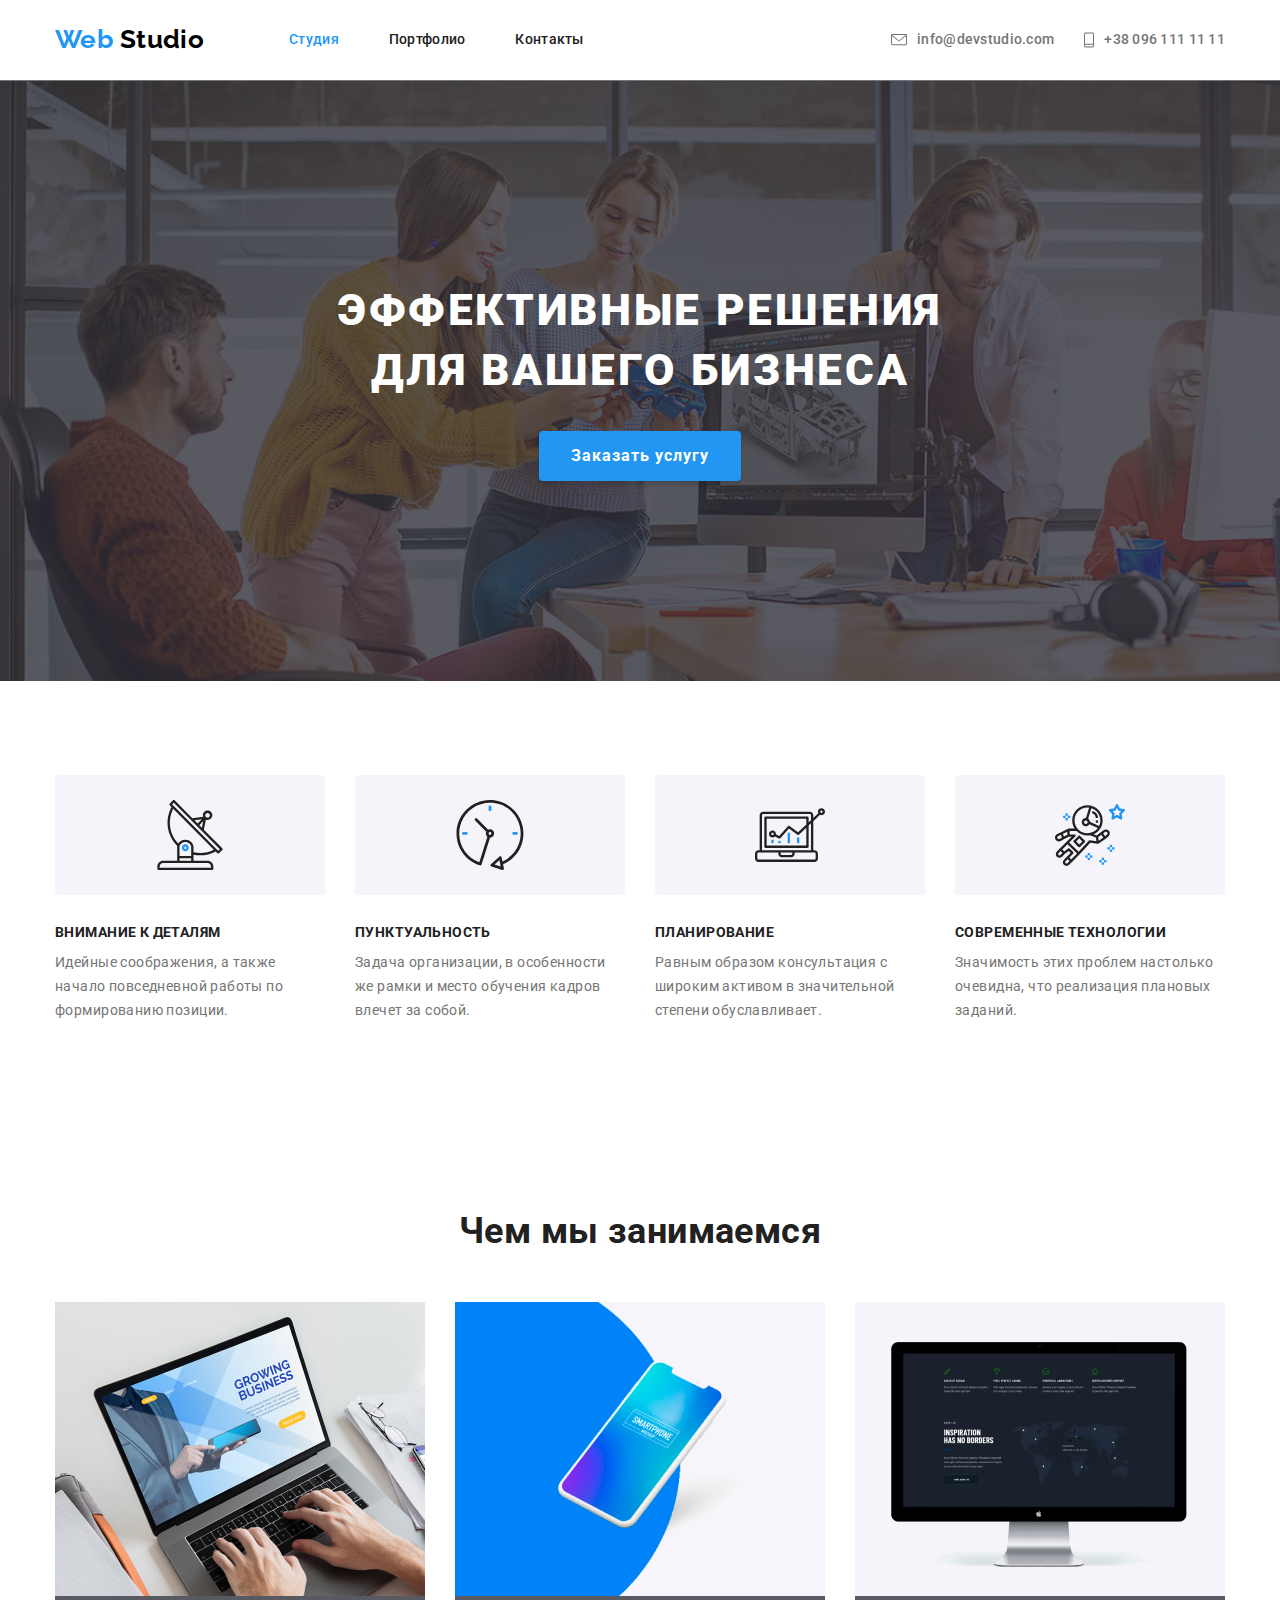
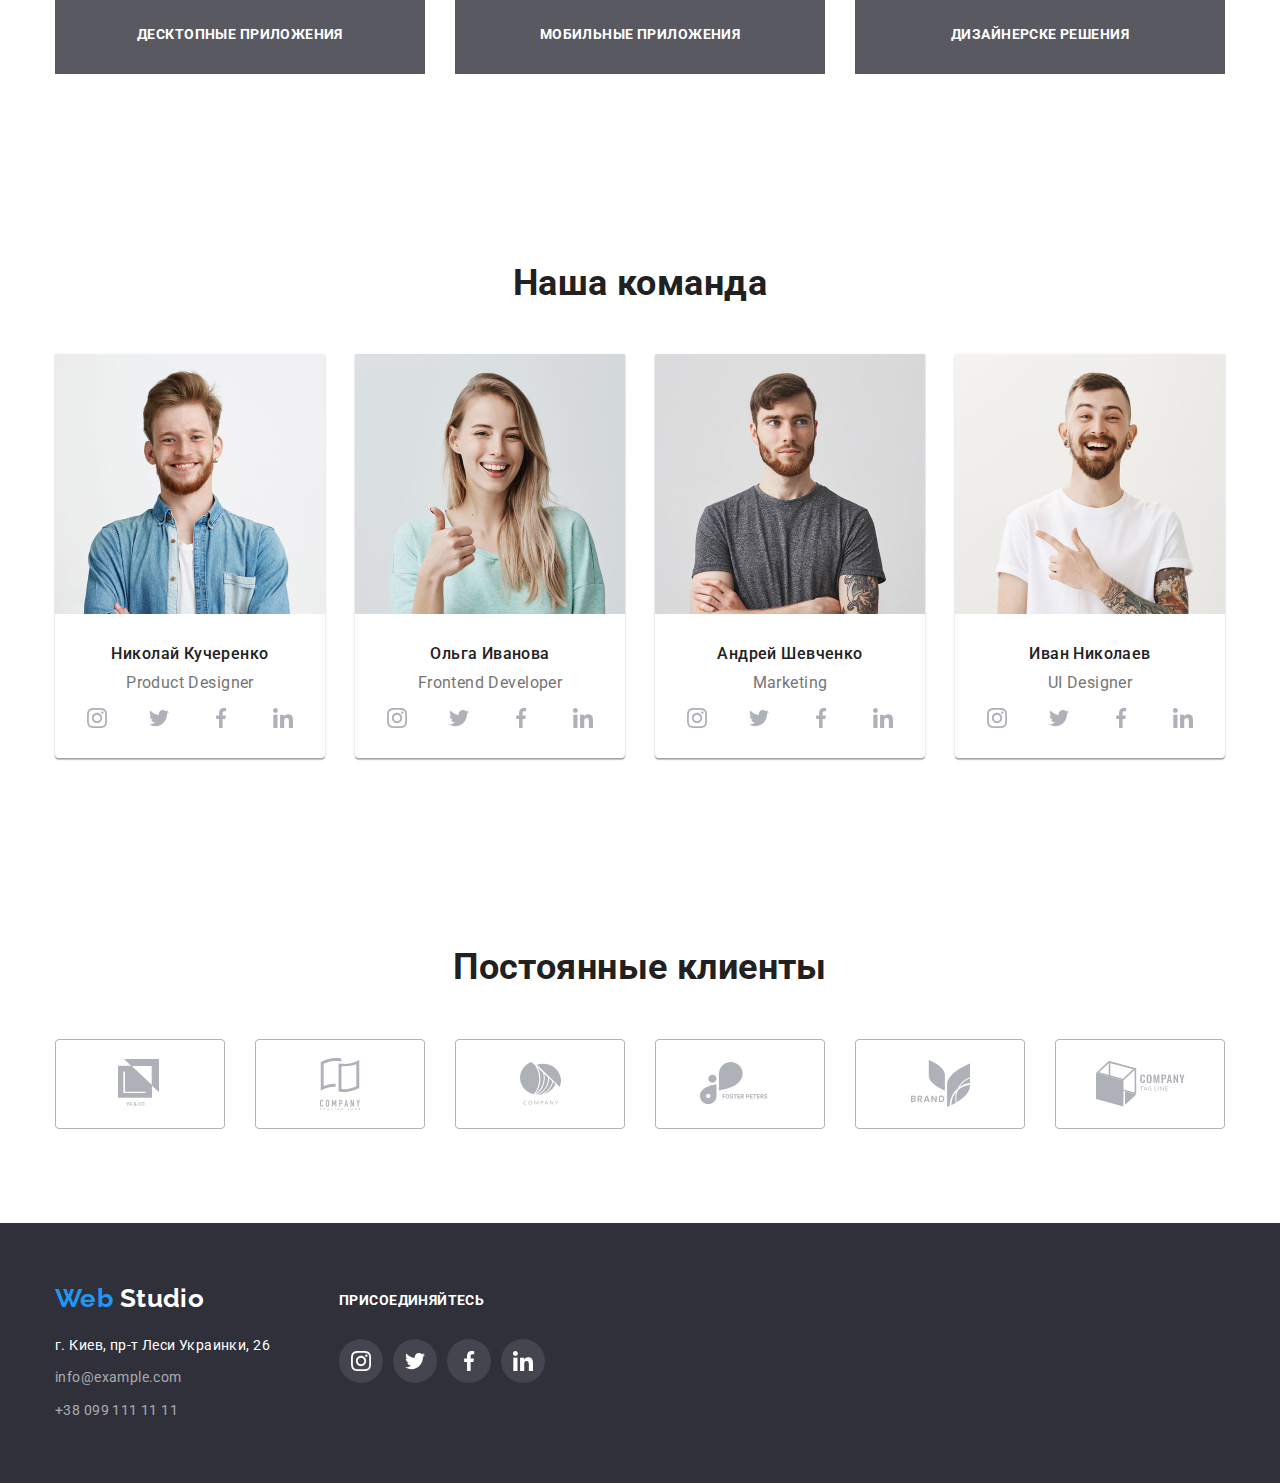
==== index.html @ e6d455d4 "Add files via upload" ====
<!DOCTYPE html>
<html lang="ru">
    <head>
        <meta charset="UTF-8" />
        <meta name="viewport" content="width=device-width, initial-scale=1.0" />
        <title>Web Studio</title>
        <link rel="stylesheet" href="./css/styles.css" />
        <link rel="stylesheet" href="./css/normalize.css" />
        <link
            href="https://fonts.googleapis.com/css2?family=Raleway:wght@700&family=Roboto:wght@400;500;700;900&display=swap"
            rel="stylesheet"
        />
    </head>

    <body>
        <header>
            <section class="header container flex-wrap">
                <!-- НАВИГАЦИЯ -->
                <h2 class="hide-item" hidden>Навигиция</h2>
                <nav class="navigation flex-wrap">
                    <a
                        class="logo link"
                        href="index.html"
                        aria-label="Ссылка на главную страницу сайта"
                        lang="en"
                        ><span class="accent">Web</span> Studio</a
                    >
                    <ul class="navigation-list list flex-wrap">
                        <li class="navigation-list-item">
                            <a
                                class="link accent"
                                href="index.html"
                                aria-label="Ссылка на Студию"
                                >Студия</a
                            >
                        </li>
                        <li class="navigation-list-item">
                            <a
                                class="navigation-list-link link"
                                href="portfolio.html"
                                aria-label="Ссылка на Портфолио"
                                >Портфолио</a
                            >
                        </li>
                        <li class="navigation-list-item">
                            <a
                                class="navigation-list-link link"
                                href=""
                                aria-label="Ссылка на Контакты"
                                >Контакты</a
                            >
                        </li>
                    </ul>
                </nav>

                <!-- КОНТАКТЫ -->

                <address class="header-address flex-wrap">
                    <ul class="header-list list flex-wrap">
                        <li class="header-mail">
                            <a
                                class="header-mail-link link flex-wrap"
                                href="mailto:info@devstudio.com"
                                target="_blank"
                                ><img
                                    src="./images/nav-icons/envelope.svg"
                                    alt=""
                                />
                                info@devstudio.com</a
                            >
                        </li>
                        <li class="header-tel">
                            <a
                                class="header-tel-link link flex-wrap"
                                href="tel:+380961111111"
                                target="_blank"
                                ><img
                                    src="./images/nav-icons/Vector.svg"
                                    alt=""
                                />
                                +38 096 111 11 11</a
                            >
                        </li>
                    </ul>
                </address>
            </section>
        </header>

        <main>
            <!-- ШАПКА -->

            <section class="hero">
                <h1 class="hero-title uppercase">
                    Эффективные решения<br />для вашего бизнеса
                </h1>
                <button class="modal-btn" type="button">Заказать услугу</button>
            </section>

            <!-- ОСОБЕННОСТИ -->

            <section class="features section">
                <div class="container">
                    <h2 class="main-section-titles hide-item" hidden>
                        Особенности
                    </h2>
                    <ul class="features-list list flex-wrap">
                        <li class="features-list-item">
                            <div class="center">
                                <img
                                    src="./images/main-icons/antenna.svg"
                                    width="70"
                                    height="70"
                                    alt="Спутниковая антена"
                                />
                            </div>
                            <h3 class="features-item-title uppercase">
                                Внимание к деталям
                            </h3>
                            <p class="description">
                                Идейные соображения, а также начало повседневной
                                работы по формированию позиции.
                            </p>
                        </li>
                        <li class="features-list-item">
                            <div class="center">
                                <img
                                    src="./images/main-icons/clock.svg"
                                    width="70"
                                    height="70"
                                    alt="Часы"
                                />
                            </div>
                            <h3 class="features-item-title uppercase">
                                Пунктуальность
                            </h3>
                            <p class="description">
                                Задача организации, в особенности же рамки и
                                место обучения кадров влечет за собой.
                            </p>
                        </li>
                        <li class="features-list-item">
                            <div class="center">
                                <img
                                    src="./images/main-icons/diagram.svg"
                                    width="70"
                                    height="70"
                                    alt="Диаграмма"
                                />
                            </div>
                            <h3 class="features-item-title uppercase">
                                Планирование
                            </h3>
                            <p class="description">
                                Равным образом консультация с широким активом в
                                значительной степени обуславливает.
                            </p>
                        </li>
                        <li class="features-list-item">
                            <div class="center">
                                <img
                                    src="./images/main-icons/astronaut.svg"
                                    width="70"
                                    height="70"
                                    alt="Астронавт"
                                />
                            </div>
                            <h3 class="features-item-title uppercase">
                                Современные технологии
                            </h3>
                            <p class="description">
                                Значимость этих проблем настолько очевидна, что
                                реализация плановых заданий.
                            </p>
                        </li>
                    </ul>
                </div>
            </section>

            <!-- ЧЕМ МЫ ЗАИМАЕМСЯ -->

            <section class="what-we-do section">
                <div class="container">
                    <h2 class="main-section-titles">Чем мы занимаемся</h2>
                    <ul class="list what-we-do-list flex-wrap">
                        <li class="what-we-do-item">
                            <img
                                src="./images/what-we-do/box-1.png"
                                width="370"
                                height="294"
                                alt="Десктопные приложения"
                            />
                            <p class="what-we-do-item-title uppercase">
                                Десктопные приложения
                            </p>
                        </li>
                        <li class="what-we-do-item">
                            <img
                                src="./images/what-we-do/box-2.png"
                                width="370"
                                height="294"
                                alt="Мобильные приложения"
                            />
                            <p class="what-we-do-item-title uppercase">
                                Мобильные приложения
                            </p>
                        </li>
                        <li class="what-we-do-item">
                            <img
                                src="./images/what-we-do/box-3.png"
                                width="370"
                                height="294"
                                alt="Дизайнерске решения"
                            />
                            <p class="what-we-do-item-title uppercase">
                                Дизайнерске решения
                            </p>
                        </li>
                    </ul>
                </div>
            </section>

            <!--НАША КОМАНДА-->
            <section class="team section">
                <h2 class="main-section-titles">Наша команда</h2>
                <div class="container flex-wrap">
                    <div class="team-card">
                        <img
                            src="./images/our-team-img/img-1.jpg"
                            width="270"
                            height="260"
                            alt="Николай Кучеренко"
                        />
                        <p class="team-card-name">Николай Кучеренко</p>
                        <p class="team-card-profession" lang="en">
                            Product Designer
                        </p>
                        <ul class="team-social-links list flex-wrap">
                            <li class="team-social-links-item">
                                <a
                                    class="team-social-links-item-link"
                                    href=""
                                    aria-label="Ссылка на Инстаграм"
                                    target="_blank"
                                    ><img
                                        src="./images/our-team-icons/instagram-1.svg"
                                        width="20"
                                        height="20"
                                        alt="Инстаграм"
                                /></a>
                            </li>
                            <li class="team-social-links-item">
                                <a
                                    class="team-social-links-item-link"
                                    href=""
                                    aria-label="Ссылка на Твитер"
                                    target="_blank"
                                    ><img
                                        src="./images/our-team-icons/twitter-1.svg"
                                        width="20"
                                        height="20"
                                        alt="Твитер"
                                /></a>
                            </li>
                            <li class="team-social-links-item">
                                <a
                                    class="team-social-links-item-link"
                                    href=""
                                    aria-label="Ссылка на Фейсбук"
                                    target="_blank"
                                    ><img
                                        src="./images/our-team-icons/facebook-1.svg"
                                        width="20"
                                        height="20"
                                        alt="Фейсбук"
                                /></a>
                            </li>
                            <li class="team-social-links-item">
                                <a
                                    class="team-social-links-item-link"
                                    href=""
                                    aria-label="Ссылка на Линкедин"
                                    target="_blank"
                                    ><img
                                        src="./images/our-team-icons/linkedin-1.svg"
                                        width="20"
                                        height="20"
                                        alt="Линкедин"
                                /></a>
                            </li>
                        </ul>
                    </div>
                    <div class="team-card">
                        <img
                            src="./images/our-team-img/img-2.jpg"
                            width="270"
                            height="260"
                            alt="Ольга Ивановоа"
                        />
                        <p class="team-card-name">Ольга Иванова</p>
                        <p class="team-card-profession" lang="en">
                            Frontend Developer
                        </p>
                        <ul class="list team-social-links flex-wrap">
                            <li class="team-social-links-item">
                                <a
                                    class="team-social-links-item-link"
                                    href=""
                                    aria-label="Ссылка на Инстаграм"
                                    target="_blank"
                                    ><img
                                        src="./images/our-team-icons/instagram-1.svg"
                                        width="20"
                                        height="20"
                                        alt="Инстаграм"
                                /></a>
                            </li>
                            <li class="team-social-links-item">
                                <a
                                    class="team-social-links-item-link"
                                    href=""
                                    aria-label="Ссылка на Твитер"
                                    target="_blank"
                                    ><img
                                        src="./images/our-team-icons/twitter-1.svg"
                                        width="20"
                                        height="20"
                                        alt="Твитер"
                                /></a>
                            </li>
                            <li class="team-social-links-item">
                                <a
                                    class="team-social-links-item-link"
                                    href=""
                                    aria-label="Ссылка на Фейсбук"
                                    target="_blank"
                                    ><img
                                        src="./images/our-team-icons/facebook-1.svg"
                                        width="20"
                                        height="20"
                                        alt="Фейсбук"
                                /></a>
                            </li>
                            <li class="team-social-links-item">
                                <a
                                    class="team-social-links-item-link"
                                    href=""
                                    aria-label="Ссылка на Линкедин"
                                    target="_blank"
                                    ><img
                                        src="./images/our-team-icons/linkedin-1.svg"
                                        width="20"
                                        height="20"
                                        alt="Линкедин"
                                /></a>
                            </li>
                        </ul>
                    </div>
                    <div class="team-card">
                        <img
                            src="./images/our-team-img/img-3.jpg"
                            width="270"
                            height="260"
                            alt="Андрей
                                            Шевченко"
                        />
                        <p class="team-card-name">Андрей Шевченко</p>
                        <p class="team-card-profession" lang="en">Marketing</p>
                        <ul class="list team-social-links flex-wrap">
                            <li class="team-social-links-item">
                                <a
                                    class="team-social-links-item-link"
                                    href=""
                                    aria-label="Ссылка на Инстаграм"
                                    target="_blank"
                                    ><img
                                        src="./images/our-team-icons/instagram-1.svg"
                                        width="20"
                                        height="20"
                                        alt="Инстаграм"
                                /></a>
                            </li>
                            <li class="team-social-links-item">
                                <a
                                    class="team-social-links-item-link"
                                    href=""
                                    aria-label="Ссылка на Твитер"
                                    target="_blank"
                                    ><img
                                        src="./images/our-team-icons/twitter-1.svg"
                                        width="20"
                                        height="20"
                                        alt="Твитер"
                                /></a>
                            </li>
                            <li class="team-social-links-item">
                                <a
                                    class="team-social-links-item-link"
                                    href=""
                                    aria-label="Ссылка на Фейсбук"
                                    target="_blank"
                                    ><img
                                        src="./images/our-team-icons/facebook-1.svg"
                                        width="20"
                                        height="20"
                                        alt="Фейсбук"
                                /></a>
                            </li>
                            <li class="team-social-links-item">
                                <a
                                    class="team-social-links-item-link"
                                    href=""
                                    aria-label="Ссылка на Линкедин"
                                    target="_blank"
                                    ><img
                                        src="./images/our-team-icons/linkedin-1.svg"
                                        width="20"
                                        height="20"
                                        alt="Линкедин"
                                /></a>
                            </li>
                        </ul>
                    </div>
                    <div class="team-card">
                        <img
                            src="./images/our-team-img/img-4.jpg"
                            width="270"
                            height="260"
                            alt="Иван Николаев"
                        />
                        <p class="team-card-name">Иван Николаев</p>
                        <p class="team-card-profession" lang="en">
                            UI Designer
                        </p>
                        <ul class="list team-social-links flex-wrap">
                            <li class="team-social-links-item">
                                <a
                                    class="team-social-links-item-link"
                                    href=""
                                    aria-label="Ссылка на Инстаграм"
                                    target="_blank"
                                    ><img
                                        src="./images/our-team-icons/instagram-1.svg"
                                        width="20"
                                        height="20"
                                        alt="Инстаграм"
                                /></a>
                            </li>
                            <li class="team-social-links-item">
                                <a
                                    class="team-social-links-item-link"
                                    href=""
                                    aria-label="Ссылка на Твитер"
                                    target="_blank"
                                    ><img
                                        src="./images/our-team-icons/twitter-1.svg"
                                        width="20"
                                        height="20"
                                        alt="Твитер"
                                /></a>
                            </li>
                            <li class="team-social-links-item">
                                <a
                                    class="team-social-links-item-link"
                                    href=""
                                    aria-label="Ссылка на Фейсбук"
                                    target="_blank"
                                    ><img
                                        src="./images/our-team-icons/facebook-1.svg"
                                        width="20"
                                        height="20"
                                        alt="Фейсбук"
                                /></a>
                            </li>
                            <li class="team-social-links-item">
                                <a
                                    class="team-social-links-item-link"
                                    href=""
                                    aria-label="Ссылка на Линкедин"
                                    target="_blank"
                                    ><img
                                        src="./images/our-team-icons/linkedin-1.svg"
                                        width="20"
                                        height="20"
                                        alt="Линкедин"
                                /></a>
                            </li>
                        </ul>
                    </div>
                </div>
            </section>

            <!--ПОСТОЯННЫЕ КЛИЕНТЫ-->
            <section class="clients section">
                <div class="container">
                    <h2 class="main-section-titles">Постоянные клиенты</h2>
                    <ul class="clients-list list flex-wrap">
                        <li class="clients-list-item center">
                            <a
                                class="clients-list-item-link"
                                href=""
                                aria-label="Ссылка на компанию YA & CO"
                                ><img
                                    src="./images/our-clients-logo/logo-1.svg"
                                    width="45"
                                    height="50"
                                    alt="YA & CO"
                            /></a>
                        </li>
                        <li class="clients-list-item center">
                            <a
                                class="clients-list-item-link"
                                href=""
                                aria-label="Ссылка на Tagline here Company"
                                ><img
                                    src="./images/our-clients-logo/logo-2.svg"
                                    width="40"
                                    height="52"
                                    alt="Tagline here Company"
                            /></a>
                        </li>
                        <li class="clients-list-item center">
                            <a
                                class="clients-list-item-link"
                                href=""
                                aria-label="Ссылка на Company"
                                ><img
                                    src="./images/our-clients-logo/logo-3.svg"
                                    width="41"
                                    height="43"
                                    alt="Company"
                            /></a>
                        </li>
                        <li class="clients-list-item center">
                            <a
                                class="clients-list-item-link"
                                href=""
                                aria-label="Ссылка на Foster Peters"
                                ><img
                                    src="./images/our-clients-logo/logo-4.svg"
                                    width="80"
                                    height="42"
                                    alt="Foster Peters"
                            /></a>
                        </li>
                        <li class="clients-list-item center">
                            <a
                                class="clients-list-item-link"
                                href=""
                                aria-label="Ссылка на Brand"
                                ><img
                                    src="./images/our-clients-logo/logo-5.svg"
                                    width="59"
                                    height="47"
                                    alt="Brand"
                            /></a>
                        </li>
                        <li class="clients-list-item center">
                            <a
                                class="clients-list-item-link"
                                href=""
                                aria-label="Ссылка на Tag Line Company"
                                ><img
                                    src="./images/our-clients-logo/logo-6.svg"
                                    width="89"
                                    height="46"
                                    alt="Tag Line Company"
                            /></a>
                        </li>
                    </ul>
                </div>
            </section>
        </main>

        <!-- ПОДВАЛ -->

        <footer>
            <section class="footer container flex-wrap">
                <h2 class="hide-item" hidden>Подвал</h2>
                <address class="footer-address">
                    <a
                        class="footer-logo link"
                        href="index.html"
                        aria-label="Ссылка на главную страницу сайта"
                        lang="en"
                        ><span class="accent">Web</span> Studio</a
                    >
                    <ul class="footer-address-list list">
                        <li class="footer-address-list-item">
                            <a
                                class="link footer-address-link"
                                href="https://goo.gl/maps/JWdkFvdbj5zFCxJH9"
                                >г. Киев, пр-т Леси Украинки, 26</a
                            >
                        </li>
                        <li class="footer-address-list-item">
                            <a
                                class="link footer-mail-link"
                                href="mailto:info@example.com"
                                >info@example.com</a
                            >
                        </li>
                        <li class="footer-address-list-item">
                            <a
                                class="link footer-tel-link"
                                href="tel:+380991111111"
                                >+38 099 111 11 11</a
                            >
                        </li>
                    </ul>
                </address>

                <div class="social-links">
                    <p class="social-links-title uppercase">Присоединяйтесь</p>
                    <ul class="social-links list flex-wrap">
                        <li class="social-links-item center">
                            <a
                                class="social-links-item-link link"
                                href=""
                                aria-label="Ссылка на Инстаграм"
                                ><img
                                    src="./images/footer-icons/instagram-1.svg"
                                    width="20"
                                    height="20"
                                    alt="Инстаграм"
                            /></a>
                        </li>
                        <li class="social-links-item center">
                            <a
                                class="social-links-item-link link"
                                href=""
                                aria-label="Ссылка на Твитер"
                                ><img
                                    src="./images/footer-icons/twitter-1.svg"
                                    width="20"
                                    height="20"
                                    alt="Твитер"
                            /></a>
                        </li>
                        <li class="social-links-item center">
                            <a
                                class="social-links-item-link link"
                                href=""
                                aria-label="Ссылка на Фейсбук"
                                ><img
                                    src="./images/footer-icons/facebook-1.svg"
                                    width="20"
                                    height="20"
                                    alt="Фейсбук"
                            /></a>
                        </li>
                        <li class="social-links-item center">
                            <a
                                class="social-links-item-link link"
                                href=""
                                aria-label="Ссылка на Линкедин"
                                ><img
                                    src="./images/footer-icons/linkedin-1.svg"
                                    width="20"
                                    height="20"
                                    alt="Линкедин"
                            /></a>
                        </li>
                    </ul>
                </div>
            </section>

            <!-- 
            <div>
                <p>Подпишитесь на рассылку</p>

                ФОРМА С КНОПКОЙ 
                
            </div>
             -->
        </footer>
    </body>
</html>
---- css/styles.css ----
/*-----ПЕРЕМЕННЫЕ-----*/

:root {
    --main-font: 'Roboto', sans-serif;
    --secondary-font: 'Raleway', sans-serif;
    --title-dark-theme-color: #ffffff;
    --title-light-theme-color: #212121;
    --text-dark-theme-color: #212121;
    --text-light-theme-color: #ffffff;
    --accent-color: #2196f3;
    --desc-color: #757575;
}

/*
Roboto 900 700 500 400
Ralerway 700
*/

html {
    box-sizing: border-box;
}

*,
*::before,
*::after {
    box-sizing: inherit;
}

body {
    margin: 0;
    background-color: var(--title-dark-theme-color);
    font-family: var(--main-font);
    font-size: 14px;
    line-height: 1.14em;
    letter-spacing: 0.03em;
    color: var(--text-dark-theme-color);
}

img {
    display: block;
    max-width: 100%;
    height: auto;
}

h1,
h2,
h3,
p,
span {
    margin: 0;
}

.accent {
    color: var(--accent-color);
}

.link {
    text-decoration: none;
    font-style: normal;
}

.list {
    list-style: none;
    margin: 0;
    padding: 0;
}

.uppercase {
    text-transform: uppercase;
}

.flex-wrap {
    display: flex;
    flex-wrap: wrap;
}

.container {
    margin: 0 auto;
    width: 1200px;
    padding-left: 15px;
    padding-right: 15px;
}

.section {
    margin: 0 auto;
    border: 0;
    padding-top: 94px;
    padding-bottom: 94px;
}

.center {
    display: flex;
    justify-content: center;
    align-items: center;
}

/* -----НАВИГАЦИЯ----- */

.header {
    height: 80px;
    justify-content: space-between;
}

main {
    border-top: 1px solid #757575;
}

.logo {
    font-family: var(--secondary-font);
    font-style: normal;
    font-weight: 700;
    font-size: 26px;
    line-height: 1.19em;
    color: #000000;
    margin-top: 24px;
    margin-right: 85px;
}

.navigation-list-item,
.navigation-list-link {
    align-items: center;
    font-weight: 500;
    letter-spacing: 0.02em;
    color: var(--text-dark-theme-color);
    margin-top: 32px;
}

.navigation-list-item:not(:last-child) {
    margin-right: 50px;
}

.header-mail {
    margin-right: 30px;
}

.header-list img {
    margin-right: 10px;
}

.header-mail-link,
.header-tel-link {
    font-size: 14px;
    font-weight: 500;
    letter-spacing: 0.02em;
    color: var(--desc-color);
    margin-top: 32px;
}

.navigation-list-link:hover,
.navigation-list-link:focus,
.header-mail-link:hover,
.header-mail-link:focus,
.header-tel-link:hover,
.header-tel-link:focus {
    color: var(--accent-color);
}

/* -----HERO----- */

.hero {
    text-align: center;
    height: 600px;
    background: var(--title-light-theme-color);
    background-image: linear-gradient(
            to bottom,
            rgba(47, 48, 58, 0.8),
            rgba(47, 48, 58, 0.8)
        ),
        url('../images/Header-img.jpg');
    background-size: cover;
}

.hero-title {
    font-weight: 900;
    font-size: 44px;
    line-height: 1.36em;
    letter-spacing: 0.06em;
    margin: 0;
    padding-top: 200px;
    padding-bottom: 30px;
    color: var(--text-light-theme-color);
}

.modal-btn {
    background-color: var(--accent-color);
    color: var(--text-light-theme-color);
    font-weight: 700;
    font-size: 16px;
    line-height: 1.9em;
    letter-spacing: 0.06em;
    padding: 10px 32px;
    border: 0;
    border-radius: 4px;
    box-shadow: 0px 4px 4px rgba(0, 0, 0, 0.15);
}

.main-section-titles {
    font-weight: 700;
    font-size: 36px;
    line-height: 1.17em;
    color: var(--text-dark-theme-color);
    text-align: center;
    margin-bottom: 50px;
}

/* -----ОСОБЕННОСТИ----- */

.hide-item {
    position: absolute !important;
    clip: rect(1px 1px 1px 1px);
    clip: rect(1px, 1px, 1px, 1px);
    padding: 0 !important;
    border: 0 !important;
    height: 1px !important;
    width: 1px !important;
    overflow: hidden;
}

.features-list {
    justify-content: space-between;
}

.features-list-item {
    width: 270px;
    margin-right: 30px;
    text-align: left;
}
.features-list-item:last-child {
    margin-right: 0;
}

.features-list-item div {
    background: #f5f4fa;
    border-radius: 4px;
    padding: 25px 100px;
    margin-bottom: 30px;
}

.features-item-title {
    font-size: 14px;
    font-weight: 700;
    color: var(--text-dark-theme-color);
    margin-bottom: 10px;
}

.description {
    line-height: 1.7em;
    color: var(--desc-color);
}

/* -----ЧЕМ МЫ ЗАНИМАЕМСЯ-----*/

.what-we-do {
    margin-top: 0;
}

.what-we-do-list {
    justify-content: space-between;
}

.what-we-do-item-title {
    font-weight: 700;
    line-height: 1.7em;
    background: rgba(47, 48, 58, 0.8);
    color: var(--text-light-theme-color);
    text-align: center;
    padding: 27px;
}

.what-we-do-item {
    width: 370px;
}

/*-----НАША КОМАНДА-----*/

.team div {
    justify-content: space-between;
}

.team-card {
    box-shadow: 0px 2px 1px rgba(0, 0, 0, 0.2), 0px 1px 1px rgba(0, 0, 0, 0.14),
        0px 1px 3px rgba(0, 0, 0, 0.12);
    border-radius: 0px 0px 4px 4px;
    text-align: center;
    width: 270px;
}

.team-card img {
    margin-bottom: 30px;
}

.team-card-name {
    font-weight: 500;
    font-size: 16px;
    line-height: 1.19em;
    color: var(--text-dark-theme-color);
    margin-bottom: 10px;
}

.team-card-profession {
    font-size: 16px;
    line-height: 1.19em;
    color: var(--desc-color);
    margin-bottom: 16px;
}

.team-social-links {
    justify-content: space-between;
    margin: 0 32px;
}

/*-----НАШИ КЛИЕНТЫ-----*/

.clients-list {
    justify-content: space-between;
}

.clients-list-item {
    border: 1px solid #afb1b8;
    box-sizing: border-box;
    border-radius: 4px;
    width: 170px;
    height: 90px;
}

.clients-list-item:hover,
.clients-list-item:focus {
    border: 1px solid var(--accent-color);
}

/*-----ПОДВАЛ-----*/
footer {
    background: #2f303a;
    padding-top: 60px;
    padding-bottom: 60px;
}

.footer-logo {
    font-family: var(--secondary-font);
    font-style: normal;
    font-weight: 700;
    font-size: 26px;
    line-height: 1.19em;
    color: var(--text-light-theme-color);
}

.footer-address {
    margin-right: 69px;
}
.footer-address-list {
    padding-top: 20px;
}
.footer-address-list-item:not(:last-child) {
    padding-bottom: 9px;
}

.footer-address-link {
    line-height: 1.7em;
    color: var(--text-light-theme-color);
}
.footer-mail-link,
.footer-tel-link {
    line-height: 1.7em;
    color: #ffffff99;
}

.social-links {
    justify-content: space-between;
    padding-top: 10px;
}

.social-links-title {
    font-weight: 700;
    color: var(--text-light-theme-color);
    padding-bottom: 20px;
}

.social-links-item {
    width: 44px;
    height: 44px;
    border-radius: 50%;
    background: rgba(255, 255, 255, 0.1);
    margin-right: 10px;
}

.social-links-item:hover,
.social-links-item:focus {
    background: var(--accent-color);
}

.filter-button {
    font-weight: 500;
    font-size: 16px;
    line-height: 1.6em;
    color: var(--text-dark-theme-color);
    background: #f5f4fa;
    box-shadow: 0px 2px 2px rgba(0, 0, 0, 0.12), 0px 1px 2px rgba(0, 0, 0, 0.08),
        0px 3px 1px rgba(0, 0, 0, 0.1);
    border-radius: 4px;
    border: 0;
    height: 38px;
    padding-left: 22px;
    padding-right: 22px;
    margin-bottom: 50px;
}

.accent-filter-button {
    background: var(--accent-color);
    color: var(--text-light-theme-color);
}

.filter-projects-item:not(:last-child) {
    margin-right: 8px;
}

.filter-button:hover,
.filter-button:focus {
    font-weight: 500;
    font-size: 16px;
    line-height: 1.6em;
    background-color: var(--accent-color);
    color: var(--text-light-theme-color);
}

.project {
    margin-right: 30px;
    margin-bottom: 30px;
    border: 1px solid #eeeeee;
    width: 370px;
}

.project:hover,
.project:focus {
    box-shadow: 1px 4px 6px rgba(0, 0, 0, 0.16), 0px 4px 4px rgba(0, 0, 0, 0.06),
        0px 1px 1px rgba(0, 0, 0, 0.12);
}

.project:nth-child(3n) {
    margin-right: 0;
}

.project-item {
    padding: 20px;
}

.project-name {
    font-weight: 700;
    font-size: 18px;
    line-height: 2em;
    letter-spacing: 0.06em;
    color: var(--text-dark-theme-color);
}

.project-type {
    font-size: 16px;
    line-height: 1.9em;
    color: var(--desc-color);
}

.project-description {
    font-size: 18px;
    line-height: 1.55em;
    color: var(--text-light-theme-color);
    background: var(--accent-color);
}
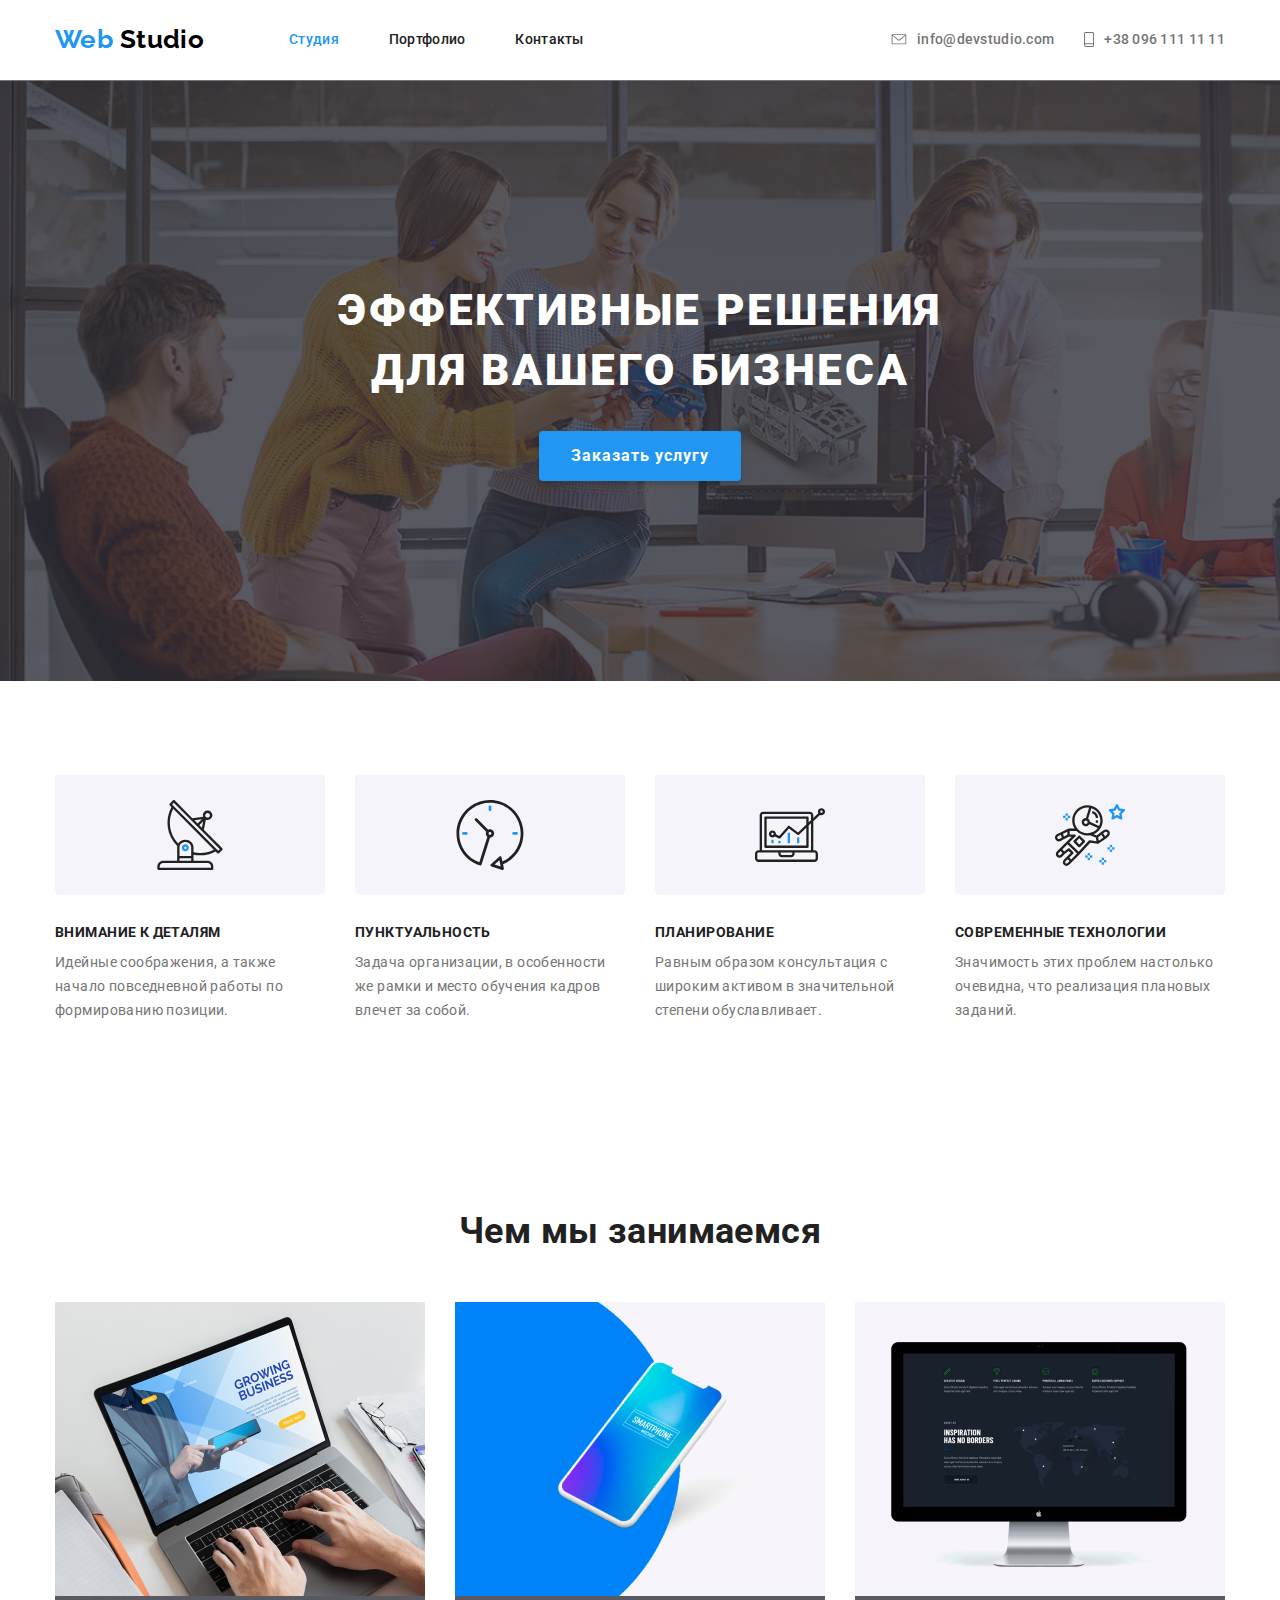
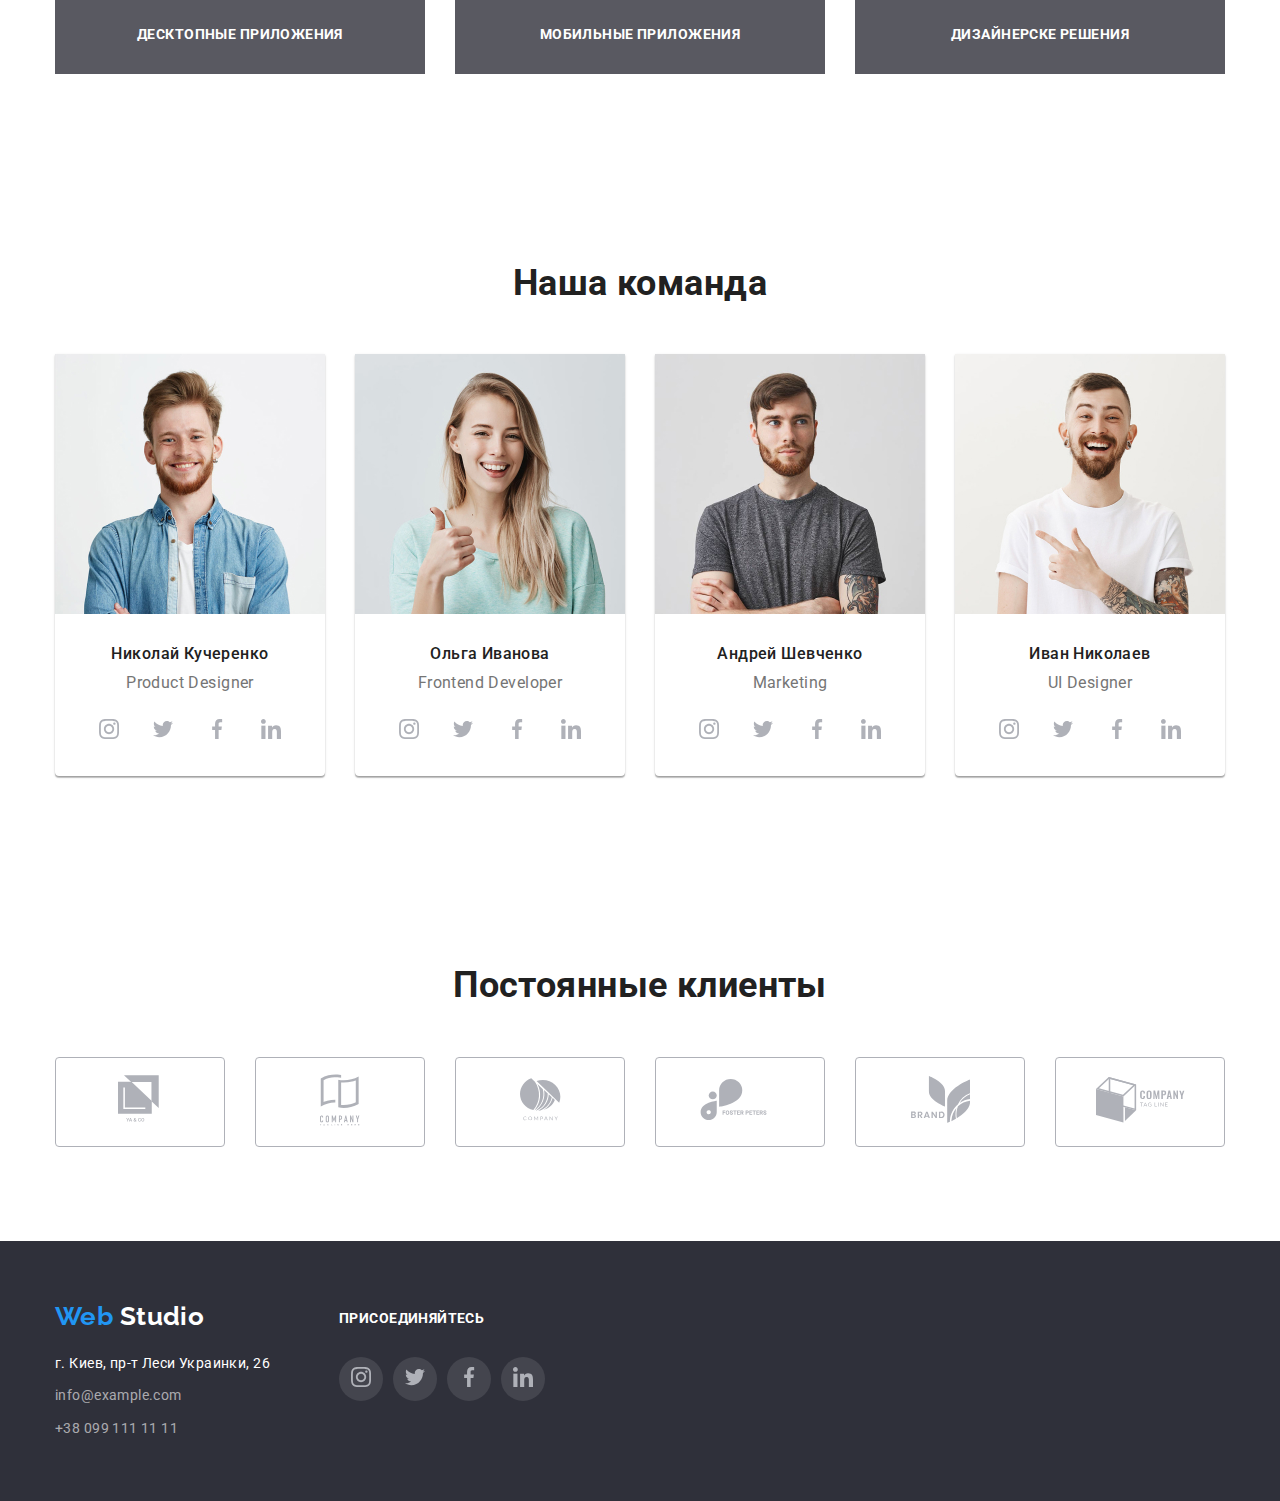
==== commit 6ca1da5f: "added svg icons into pages and i made hover effects" ====
--- a/index.html
+++ b/index.html
@@ -59,25 +59,25 @@
                     <ul class="header-list list flex-wrap">
                         <li class="header-mail">
                             <a
-                                class="header-mail-link link flex-wrap"
+                                class="header-mail-link link flex-wrap center"
                                 href="mailto:info@devstudio.com"
                                 target="_blank"
-                                ><img
-                                    src="./images/nav-icons/envelope.svg"
-                                    alt=""
-                                />
+                            >
+                                <svg class="header-mail-link-svg">
+                                    <use href="./images/sprite.svg#mail"></use>
+                                </svg>
                                 info@devstudio.com</a
                             >
                         </li>
                         <li class="header-tel">
                             <a
-                                class="header-tel-link link flex-wrap"
+                                class="header-tel-link link flex-wrap center"
                                 href="tel:+380961111111"
                                 target="_blank"
-                                ><img
-                                    src="./images/nav-icons/Vector.svg"
-                                    alt=""
-                                />
+                            >
+                                <svg class="header-tel-link-svg">
+                                    <use href="./images/sprite.svg#tel"></use>
+                                </svg>
                                 +38 096 111 11 11</a
                             >
                         </li>
@@ -106,12 +106,11 @@
                     <ul class="features-list list flex-wrap">
                         <li class="features-list-item">
                             <div class="center">
-                                <img
-                                    src="./images/main-icons/antenna.svg"
-                                    width="70"
-                                    height="70"
-                                    alt="Спутниковая антена"
-                                />
+                                <svg class="features-list-item-svg">
+                                    <use
+                                        href="./images/sprite.svg#antenna"
+                                    ></use>
+                                </svg>
                             </div>
                             <h3 class="features-item-title uppercase">
                                 Внимание к деталям
@@ -123,12 +122,9 @@
                         </li>
                         <li class="features-list-item">
                             <div class="center">
-                                <img
-                                    src="./images/main-icons/clock.svg"
-                                    width="70"
-                                    height="70"
-                                    alt="Часы"
-                                />
+                                <svg class="features-list-item-svg">
+                                    <use href="./images/sprite.svg#clock"></use>
+                                </svg>
                             </div>
                             <h3 class="features-item-title uppercase">
                                 Пунктуальность
@@ -140,12 +136,11 @@
                         </li>
                         <li class="features-list-item">
                             <div class="center">
-                                <img
-                                    src="./images/main-icons/diagram.svg"
-                                    width="70"
-                                    height="70"
-                                    alt="Диаграмма"
-                                />
+                                <svg class="features-list-item-svg">
+                                    <use
+                                        href="./images/sprite.svg#diagram"
+                                    ></use>
+                                </svg>
                             </div>
                             <h3 class="features-item-title uppercase">
                                 Планирование
@@ -157,12 +152,11 @@
                         </li>
                         <li class="features-list-item">
                             <div class="center">
-                                <img
-                                    src="./images/main-icons/astronaut.svg"
-                                    width="70"
-                                    height="70"
-                                    alt="Астронавт"
-                                />
+                                <svg class="features-list-item-svg">
+                                    <use
+                                        href="./images/sprite.svg#astronaut"
+                                    ></use>
+                                </svg>
                             </div>
                             <h3 class="features-item-title uppercase">
                                 Современные технологии
@@ -235,57 +229,61 @@
                             Product Designer
                         </p>
                         <ul class="team-social-links list flex-wrap">
-                            <li class="team-social-links-item">
+                            <li class="team-social-links-item center">
                                 <a
                                     class="team-social-links-item-link"
                                     href=""
                                     aria-label="Ссылка на Инстаграм"
                                     target="_blank"
-                                    ><img
-                                        src="./images/our-team-icons/instagram-1.svg"
-                                        width="20"
-                                        height="20"
-                                        alt="Инстаграм"
-                                /></a>
-                            </li>
-                            <li class="team-social-links-item">
+                                    ><svg
+                                        class="team-social-links-item-link-svg"
+                                    >
+                                        <use
+                                            href="./images/sprite.svg#instagram"
+                                        ></use></svg
+                                ></a>
+                            </li>
+                            <li class="team-social-links-item center">
                                 <a
                                     class="team-social-links-item-link"
                                     href=""
                                     aria-label="Ссылка на Твитер"
                                     target="_blank"
-                                    ><img
-                                        src="./images/our-team-icons/twitter-1.svg"
-                                        width="20"
-                                        height="20"
-                                        alt="Твитер"
-                                /></a>
-                            </li>
-                            <li class="team-social-links-item">
+                                    ><svg
+                                        class="team-social-links-item-link-svg"
+                                    >
+                                        <use
+                                            href="./images/sprite.svg#twitter"
+                                        ></use></svg
+                                ></a>
+                            </li>
+                            <li class="team-social-links-item center">
                                 <a
                                     class="team-social-links-item-link"
                                     href=""
                                     aria-label="Ссылка на Фейсбук"
                                     target="_blank"
-                                    ><img
-                                        src="./images/our-team-icons/facebook-1.svg"
-                                        width="20"
-                                        height="20"
-                                        alt="Фейсбук"
-                                /></a>
-                            </li>
-                            <li class="team-social-links-item">
+                                    ><svg
+                                        class="team-social-links-item-link-svg"
+                                    >
+                                        <use
+                                            href="./images/sprite.svg#facebook"
+                                        ></use></svg
+                                ></a>
+                            </li>
+                            <li class="team-social-links-item center">
                                 <a
                                     class="team-social-links-item-link"
                                     href=""
                                     aria-label="Ссылка на Линкедин"
                                     target="_blank"
-                                    ><img
-                                        src="./images/our-team-icons/linkedin-1.svg"
-                                        width="20"
-                                        height="20"
-                                        alt="Линкедин"
-                                /></a>
+                                    ><svg
+                                        class="team-social-links-item-link-svg"
+                                    >
+                                        <use
+                                            href="./images/sprite.svg#linkedin"
+                                        ></use></svg
+                                ></a>
                             </li>
                         </ul>
                     </div>
@@ -301,57 +299,61 @@
                             Frontend Developer
                         </p>
                         <ul class="list team-social-links flex-wrap">
-                            <li class="team-social-links-item">
+                            <li class="team-social-links-item center">
                                 <a
                                     class="team-social-links-item-link"
                                     href=""
                                     aria-label="Ссылка на Инстаграм"
                                     target="_blank"
-                                    ><img
-                                        src="./images/our-team-icons/instagram-1.svg"
-                                        width="20"
-                                        height="20"
-                                        alt="Инстаграм"
-                                /></a>
-                            </li>
-                            <li class="team-social-links-item">
+                                    ><svg
+                                        class="team-social-links-item-link-svg"
+                                    >
+                                        <use
+                                            href="./images/sprite.svg#instagram"
+                                        ></use></svg
+                                ></a>
+                            </li>
+                            <li class="team-social-links-item center">
                                 <a
                                     class="team-social-links-item-link"
                                     href=""
                                     aria-label="Ссылка на Твитер"
                                     target="_blank"
-                                    ><img
-                                        src="./images/our-team-icons/twitter-1.svg"
-                                        width="20"
-                                        height="20"
-                                        alt="Твитер"
-                                /></a>
-                            </li>
-                            <li class="team-social-links-item">
+                                    ><svg
+                                        class="team-social-links-item-link-svg"
+                                    >
+                                        <use
+                                            href="./images/sprite.svg#twitter"
+                                        ></use></svg
+                                ></a>
+                            </li>
+                            <li class="team-social-links-item center">
                                 <a
                                     class="team-social-links-item-link"
                                     href=""
                                     aria-label="Ссылка на Фейсбук"
                                     target="_blank"
-                                    ><img
-                                        src="./images/our-team-icons/facebook-1.svg"
-                                        width="20"
-                                        height="20"
-                                        alt="Фейсбук"
-                                /></a>
-                            </li>
-                            <li class="team-social-links-item">
+                                    ><svg
+                                        class="team-social-links-item-link-svg"
+                                    >
+                                        <use
+                                            href="./images/sprite.svg#facebook"
+                                        ></use></svg
+                                ></a>
+                            </li>
+                            <li class="team-social-links-item center">
                                 <a
                                     class="team-social-links-item-link"
                                     href=""
                                     aria-label="Ссылка на Линкедин"
                                     target="_blank"
-                                    ><img
-                                        src="./images/our-team-icons/linkedin-1.svg"
-                                        width="20"
-                                        height="20"
-                                        alt="Линкедин"
-                                /></a>
+                                    ><svg
+                                        class="team-social-links-item-link-svg"
+                                    >
+                                        <use
+                                            href="./images/sprite.svg#linkedin"
+                                        ></use></svg
+                                ></a>
                             </li>
                         </ul>
                     </div>
@@ -366,57 +368,61 @@
                         <p class="team-card-name">Андрей Шевченко</p>
                         <p class="team-card-profession" lang="en">Marketing</p>
                         <ul class="list team-social-links flex-wrap">
-                            <li class="team-social-links-item">
+                            <li class="team-social-links-item center">
                                 <a
                                     class="team-social-links-item-link"
                                     href=""
                                     aria-label="Ссылка на Инстаграм"
                                     target="_blank"
-                                    ><img
-                                        src="./images/our-team-icons/instagram-1.svg"
-                                        width="20"
-                                        height="20"
-                                        alt="Инстаграм"
-                                /></a>
-                            </li>
-                            <li class="team-social-links-item">
+                                    ><svg
+                                        class="team-social-links-item-link-svg"
+                                    >
+                                        <use
+                                            href="./images/sprite.svg#instagram"
+                                        ></use></svg
+                                ></a>
+                            </li>
+                            <li class="team-social-links-item center">
                                 <a
                                     class="team-social-links-item-link"
                                     href=""
                                     aria-label="Ссылка на Твитер"
                                     target="_blank"
-                                    ><img
-                                        src="./images/our-team-icons/twitter-1.svg"
-                                        width="20"
-                                        height="20"
-                                        alt="Твитер"
-                                /></a>
-                            </li>
-                            <li class="team-social-links-item">
+                                    ><svg
+                                        class="team-social-links-item-link-svg"
+                                    >
+                                        <use
+                                            href="./images/sprite.svg#twitter"
+                                        ></use></svg
+                                ></a>
+                            </li>
+                            <li class="team-social-links-item center">
                                 <a
                                     class="team-social-links-item-link"
                                     href=""
                                     aria-label="Ссылка на Фейсбук"
                                     target="_blank"
-                                    ><img
-                                        src="./images/our-team-icons/facebook-1.svg"
-                                        width="20"
-                                        height="20"
-                                        alt="Фейсбук"
-                                /></a>
-                            </li>
-                            <li class="team-social-links-item">
+                                    ><svg
+                                        class="team-social-links-item-link-svg"
+                                    >
+                                        <use
+                                            href="./images/sprite.svg#facebook"
+                                        ></use></svg
+                                ></a>
+                            </li>
+                            <li class="team-social-links-item center">
                                 <a
                                     class="team-social-links-item-link"
                                     href=""
                                     aria-label="Ссылка на Линкедин"
                                     target="_blank"
-                                    ><img
-                                        src="./images/our-team-icons/linkedin-1.svg"
-                                        width="20"
-                                        height="20"
-                                        alt="Линкедин"
-                                /></a>
+                                    ><svg
+                                        class="team-social-links-item-link-svg"
+                                    >
+                                        <use
+                                            href="./images/sprite.svg#linkedin"
+                                        ></use></svg
+                                ></a>
                             </li>
                         </ul>
                     </div>
@@ -432,57 +438,61 @@
                             UI Designer
                         </p>
                         <ul class="list team-social-links flex-wrap">
-                            <li class="team-social-links-item">
+                            <li class="team-social-links-item center">
                                 <a
                                     class="team-social-links-item-link"
                                     href=""
                                     aria-label="Ссылка на Инстаграм"
                                     target="_blank"
-                                    ><img
-                                        src="./images/our-team-icons/instagram-1.svg"
-                                        width="20"
-                                        height="20"
-                                        alt="Инстаграм"
-                                /></a>
-                            </li>
-                            <li class="team-social-links-item">
+                                    ><svg
+                                        class="team-social-links-item-link-svg"
+                                    >
+                                        <use
+                                            href="./images/sprite.svg#instagram"
+                                        ></use></svg
+                                ></a>
+                            </li>
+                            <li class="team-social-links-item center">
                                 <a
                                     class="team-social-links-item-link"
                                     href=""
                                     aria-label="Ссылка на Твитер"
                                     target="_blank"
-                                    ><img
-                                        src="./images/our-team-icons/twitter-1.svg"
-                                        width="20"
-                                        height="20"
-                                        alt="Твитер"
-                                /></a>
-                            </li>
-                            <li class="team-social-links-item">
+                                    ><svg
+                                        class="team-social-links-item-link-svg"
+                                    >
+                                        <use
+                                            href="./images/sprite.svg#twitter"
+                                        ></use></svg
+                                ></a>
+                            </li>
+                            <li class="team-social-links-item center">
                                 <a
                                     class="team-social-links-item-link"
                                     href=""
                                     aria-label="Ссылка на Фейсбук"
                                     target="_blank"
-                                    ><img
-                                        src="./images/our-team-icons/facebook-1.svg"
-                                        width="20"
-                                        height="20"
-                                        alt="Фейсбук"
-                                /></a>
-                            </li>
-                            <li class="team-social-links-item">
+                                    ><svg
+                                        class="team-social-links-item-link-svg"
+                                    >
+                                        <use
+                                            href="./images/sprite.svg#facebook"
+                                        ></use></svg
+                                ></a>
+                            </li>
+                            <li class="team-social-links-item center">
                                 <a
                                     class="team-social-links-item-link"
                                     href=""
                                     aria-label="Ссылка на Линкедин"
                                     target="_blank"
-                                    ><img
-                                        src="./images/our-team-icons/linkedin-1.svg"
-                                        width="20"
-                                        height="20"
-                                        alt="Линкедин"
-                                /></a>
+                                    ><svg
+                                        class="team-social-links-item-link-svg"
+                                    >
+                                        <use
+                                            href="./images/sprite.svg#linkedin"
+                                        ></use></svg
+                                ></a>
                             </li>
                         </ul>
                     </div>
@@ -499,72 +509,91 @@
                                 class="clients-list-item-link"
                                 href=""
                                 aria-label="Ссылка на компанию YA & CO"
-                                ><img
-                                    src="./images/our-clients-logo/logo-1.svg"
+                                ><svg
+                                    class="clients-list-item-link-svg"
                                     width="45"
                                     height="50"
-                                    alt="YA & CO"
-                            /></a>
+                                >
+                                    <use
+                                        href="./images/sprite.svg#client-logo-1"
+                                    ></use>
+                                </svg>
+                            </a>
                         </li>
                         <li class="clients-list-item center">
                             <a
                                 class="clients-list-item-link"
                                 href=""
                                 aria-label="Ссылка на Tagline here Company"
-                                ><img
-                                    src="./images/our-clients-logo/logo-2.svg"
+                                ><svg
+                                    class="clients-list-item-link-svg"
                                     width="40"
                                     height="52"
-                                    alt="Tagline here Company"
-                            /></a>
+                                >
+                                    <use
+                                        href="./images/sprite.svg#client-logo-2"
+                                    ></use></svg
+                            ></a>
                         </li>
                         <li class="clients-list-item center">
                             <a
                                 class="clients-list-item-link"
                                 href=""
                                 aria-label="Ссылка на Company"
-                                ><img
-                                    src="./images/our-clients-logo/logo-3.svg"
+                                ><svg
+                                    class="clients-list-item-link-svg"
                                     width="41"
                                     height="43"
-                                    alt="Company"
-                            /></a>
+                                >
+                                    <use
+                                        href="./images/sprite.svg#client-logo-3"
+                                    ></use></svg
+                            ></a>
                         </li>
                         <li class="clients-list-item center">
                             <a
                                 class="clients-list-item-link"
                                 href=""
                                 aria-label="Ссылка на Foster Peters"
-                                ><img
-                                    src="./images/our-clients-logo/logo-4.svg"
+                                ><svg
+                                    class="clients-list-item-link-svg"
                                     width="80"
                                     height="42"
-                                    alt="Foster Peters"
-                            /></a>
+                                >
+                                    <use
+                                        href="./images/sprite.svg#client-logo-4"
+                                    ></use></svg
+                            ></a>
                         </li>
                         <li class="clients-list-item center">
                             <a
                                 class="clients-list-item-link"
                                 href=""
                                 aria-label="Ссылка на Brand"
-                                ><img
-                                    src="./images/our-clients-logo/logo-5.svg"
+                                ><svg
+                                    class="clients-list-item-link-svg"
                                     width="59"
                                     height="47"
-                                    alt="Brand"
-                            /></a>
+                                >
+                                    <use
+                                        href="./images/sprite.svg#client-logo-5"
+                                    ></use></svg
+                            ></a>
                         </li>
                         <li class="clients-list-item center">
                             <a
                                 class="clients-list-item-link"
                                 href=""
                                 aria-label="Ссылка на Tag Line Company"
-                                ><img
-                                    src="./images/our-clients-logo/logo-6.svg"
+                                ><svg
+                                    class="clients-list-item-link-svg"
                                     width="89"
                                     height="46"
-                                    alt="Tag Line Company"
-                            /></a>
+                                >
+                                    <use
+                                        href="./images/sprite.svg#client-logo-6"
+                                    ></use></svg
+                            ></a>
                         </li>
                     </ul>
                 </div>
@@ -617,48 +646,44 @@
                                 class="social-links-item-link link"
                                 href=""
                                 aria-label="Ссылка на Инстаграм"
-                                ><img
-                                    src="./images/footer-icons/instagram-1.svg"
-                                    width="20"
-                                    height="20"
-                                    alt="Инстаграм"
-                            /></a>
+                                ><svg class="social-links-item-link-svg">
+                                    <use
+                                        href="./images/sprite.svg#instagram"
+                                    ></use></svg
+                            ></a>
                         </li>
                         <li class="social-links-item center">
                             <a
                                 class="social-links-item-link link"
                                 href=""
                                 aria-label="Ссылка на Твитер"
-                                ><img
-                                    src="./images/footer-icons/twitter-1.svg"
-                                    width="20"
-                                    height="20"
-                                    alt="Твитер"
-                            /></a>
+                                ><svg class="social-links-item-link-svg">
+                                    <use
+                                        href="./images/sprite.svg#twitter"
+                                    ></use></svg
+                            ></a>
                         </li>
                         <li class="social-links-item center">
                             <a
                                 class="social-links-item-link link"
                                 href=""
                                 aria-label="Ссылка на Фейсбук"
-                                ><img
-                                    src="./images/footer-icons/facebook-1.svg"
-                                    width="20"
-                                    height="20"
-                                    alt="Фейсбук"
-                            /></a>
+                                ><svg class="social-links-item-link-svg">
+                                    <use
+                                        href="./images/sprite.svg#facebook"
+                                    ></use></svg
+                            ></a>
                         </li>
                         <li class="social-links-item center">
                             <a
                                 class="social-links-item-link link"
                                 href=""
                                 aria-label="Ссылка на Линкедин"
-                                ><img
-                                    src="./images/footer-icons/linkedin-1.svg"
-                                    width="20"
-                                    height="20"
-                                    alt="Линкедин"
-                            /></a>
+                                ><svg class="social-links-item-link-svg">
+                                    <use
+                                        href="./images/sprite.svg#linkedin"
+                                    ></use></svg
+                            ></a>
                         </li>
                     </ul>
                 </div>
--- a/css/styles.css
+++ b/css/styles.css
@@ -11,11 +11,6 @@
     --desc-color: #757575;
 }
 
-/*
-Roboto 900 700 500 400
-Ralerway 700
-*/
-
 html {
     box-sizing: border-box;
 }
@@ -94,6 +89,17 @@
     align-items: center;
 }
 
+.hide-item {
+    position: absolute !important;
+    clip: rect(1px 1px 1px 1px);
+    clip: rect(1px, 1px, 1px, 1px);
+    padding: 0 !important;
+    border: 0 !important;
+    height: 1px !important;
+    width: 1px !important;
+    overflow: hidden;
+}
+
 /* -----НАВИГАЦИЯ----- */
 
 .header {
@@ -133,7 +139,19 @@
     margin-right: 30px;
 }
 
-.header-list img {
+.header-mail-link-svg {
+    width: 16px;
+    height: 11px;
+    fill: var(--desc-color);
+}
+
+.header-tel-link-svg {
+    width: 10px;
+    height: 15px;
+    fill: var(--desc-color);
+}
+
+.header-list svg {
     margin-right: 10px;
 }
 
@@ -153,6 +171,13 @@
 .header-tel-link:hover,
 .header-tel-link:focus {
     color: var(--accent-color);
+}
+
+.header-mail-link:hover .header-mail-link-svg,
+.header-tel-link:hover .header-tel-link-svg,
+.header-mail-link:focus .header-mail-link-svg,
+.header-tel-link:focus .header-tel-link-svg {
+    fill: var(--accent-color);
 }
 
 /* -----HERO----- */
@@ -167,6 +192,7 @@
             rgba(47, 48, 58, 0.8)
         ),
         url('../images/Header-img.jpg');
+    background-repeat: no-repeat;
     background-size: cover;
 }
 
@@ -205,17 +231,6 @@
 
 /* -----ОСОБЕННОСТИ----- */
 
-.hide-item {
-    position: absolute !important;
-    clip: rect(1px 1px 1px 1px);
-    clip: rect(1px, 1px, 1px, 1px);
-    padding: 0 !important;
-    border: 0 !important;
-    height: 1px !important;
-    width: 1px !important;
-    overflow: hidden;
-}
-
 .features-list {
     justify-content: space-between;
 }
@@ -225,6 +240,12 @@
     margin-right: 30px;
     text-align: left;
 }
+
+.features-listitem-svg {
+    width: 70px;
+    height: 70px;
+}
+
 .features-list-item:last-child {
     margin-right: 0;
 }
@@ -234,6 +255,7 @@
     border-radius: 4px;
     padding: 25px 100px;
     margin-bottom: 30px;
+    height: 120px;
 }
 
 .features-item-title {
@@ -285,6 +307,30 @@
     width: 270px;
 }
 
+.team-social-links-item {
+    width: 44px;
+    height: 44px;
+    border-radius: 50%;
+    margin-bottom: 24px;
+}
+
+.team-social-links-item-link-svg,
+.social-links-item-link-svg {
+    width: 20px;
+    height: 20px;
+    fill: #afb1b8;
+}
+
+.team-social-links-item:hover .team-social-links-item-link-svg,
+.team-social-links-item:focus .team-social-links-item-link-svg {
+    fill: var(--text-light-theme-color);
+}
+
+.team-social-links-item:hover,
+.team-social-links-item:focus {
+    background-color: var(--accent-color);
+}
+
 .team-card img {
     margin-bottom: 30px;
 }
@@ -323,9 +369,18 @@
     height: 90px;
 }
 
+.clients-list-item-link-svg {
+    fill: #afb1b8;
+}
+
 .clients-list-item:hover,
 .clients-list-item:focus {
     border: 1px solid var(--accent-color);
+}
+
+.clients-list-item:hover .clients-list-item-link-svg,
+.clients-list-item:focus .clients-list-item-link-svg {
+    fill: var(--accent-color);
 }
 
 /*-----ПОДВАЛ-----*/
@@ -379,13 +434,18 @@
     width: 44px;
     height: 44px;
     border-radius: 50%;
-    background: rgba(255, 255, 255, 0.1);
+    background-color: rgba(255, 255, 255, 0.1);
     margin-right: 10px;
 }
 
 .social-links-item:hover,
 .social-links-item:focus {
-    background: var(--accent-color);
+    background-color: var(--accent-color);
+}
+
+.social-links-item:hover .social-links-item-link-svg,
+.social-links-item:focus .social-links-item-link-svg {
+    fill: var(--text-light-theme-color);
 }
 
 .filter-button {
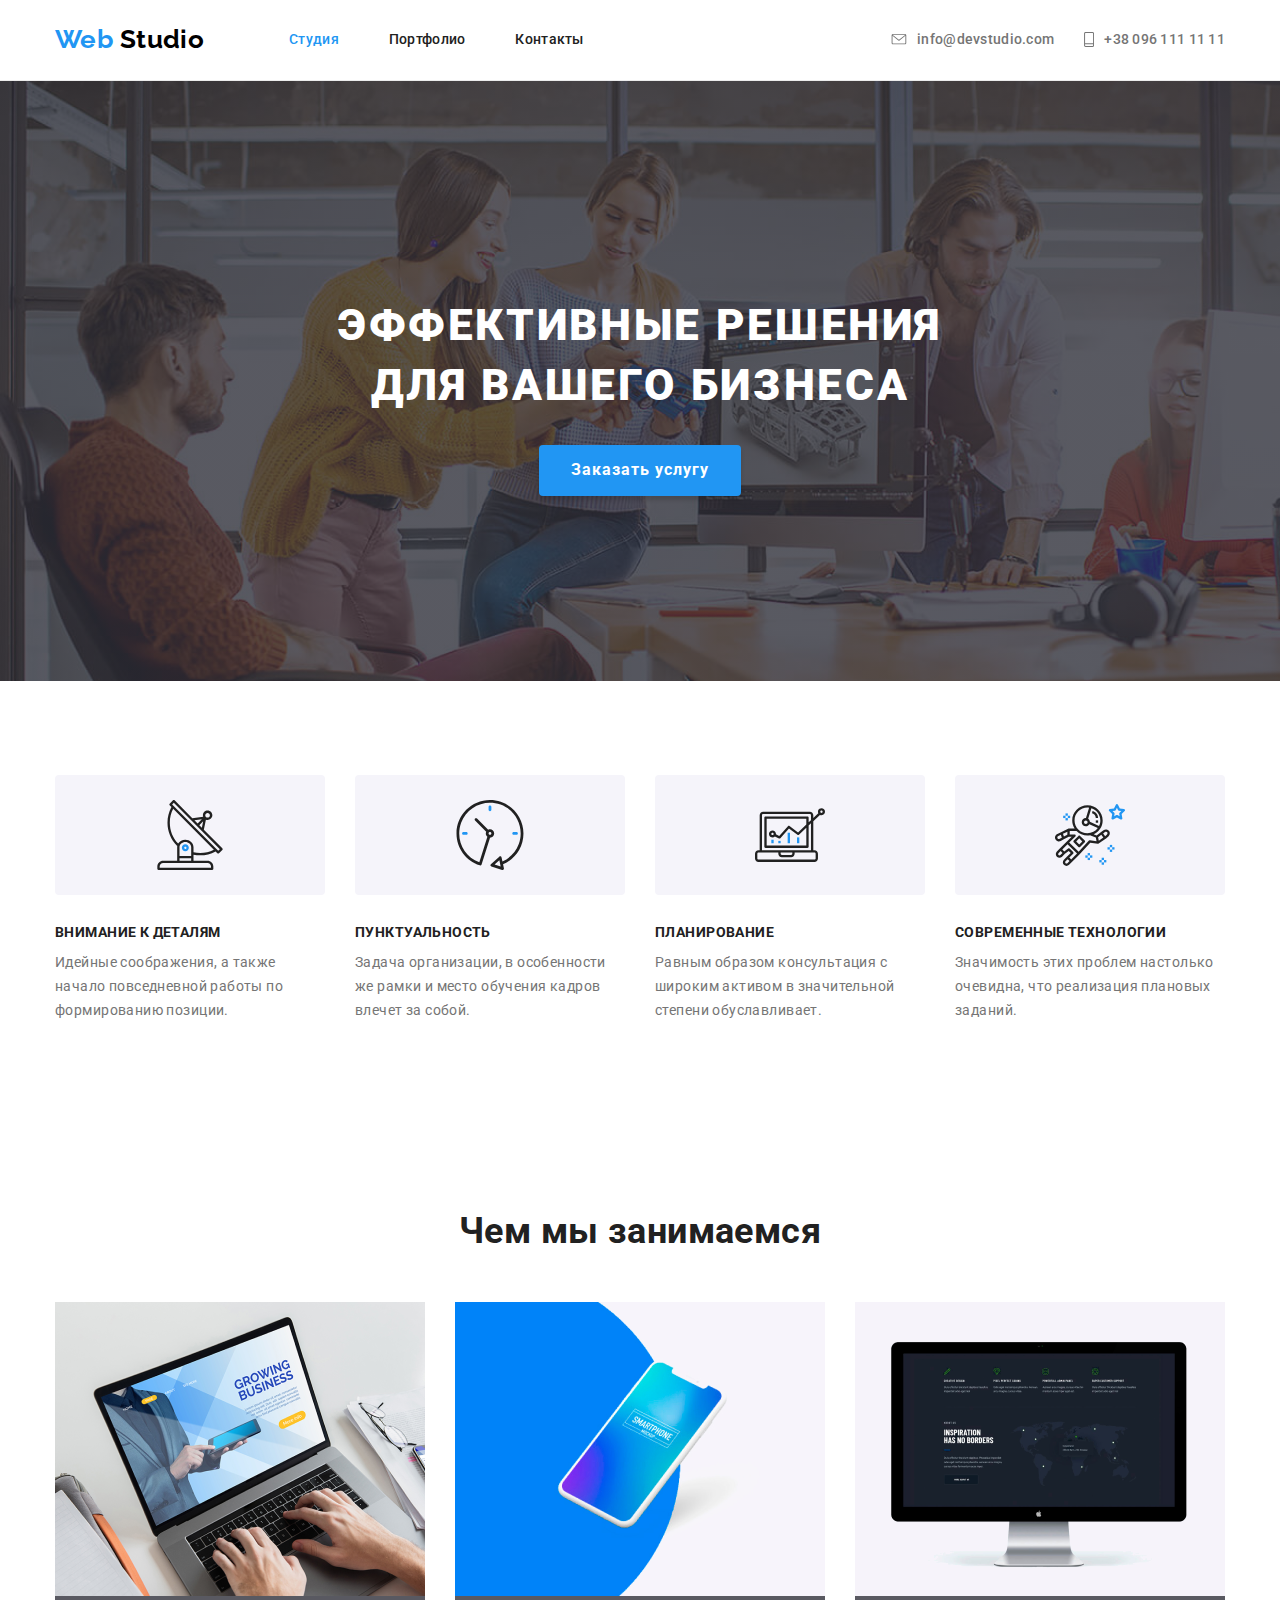
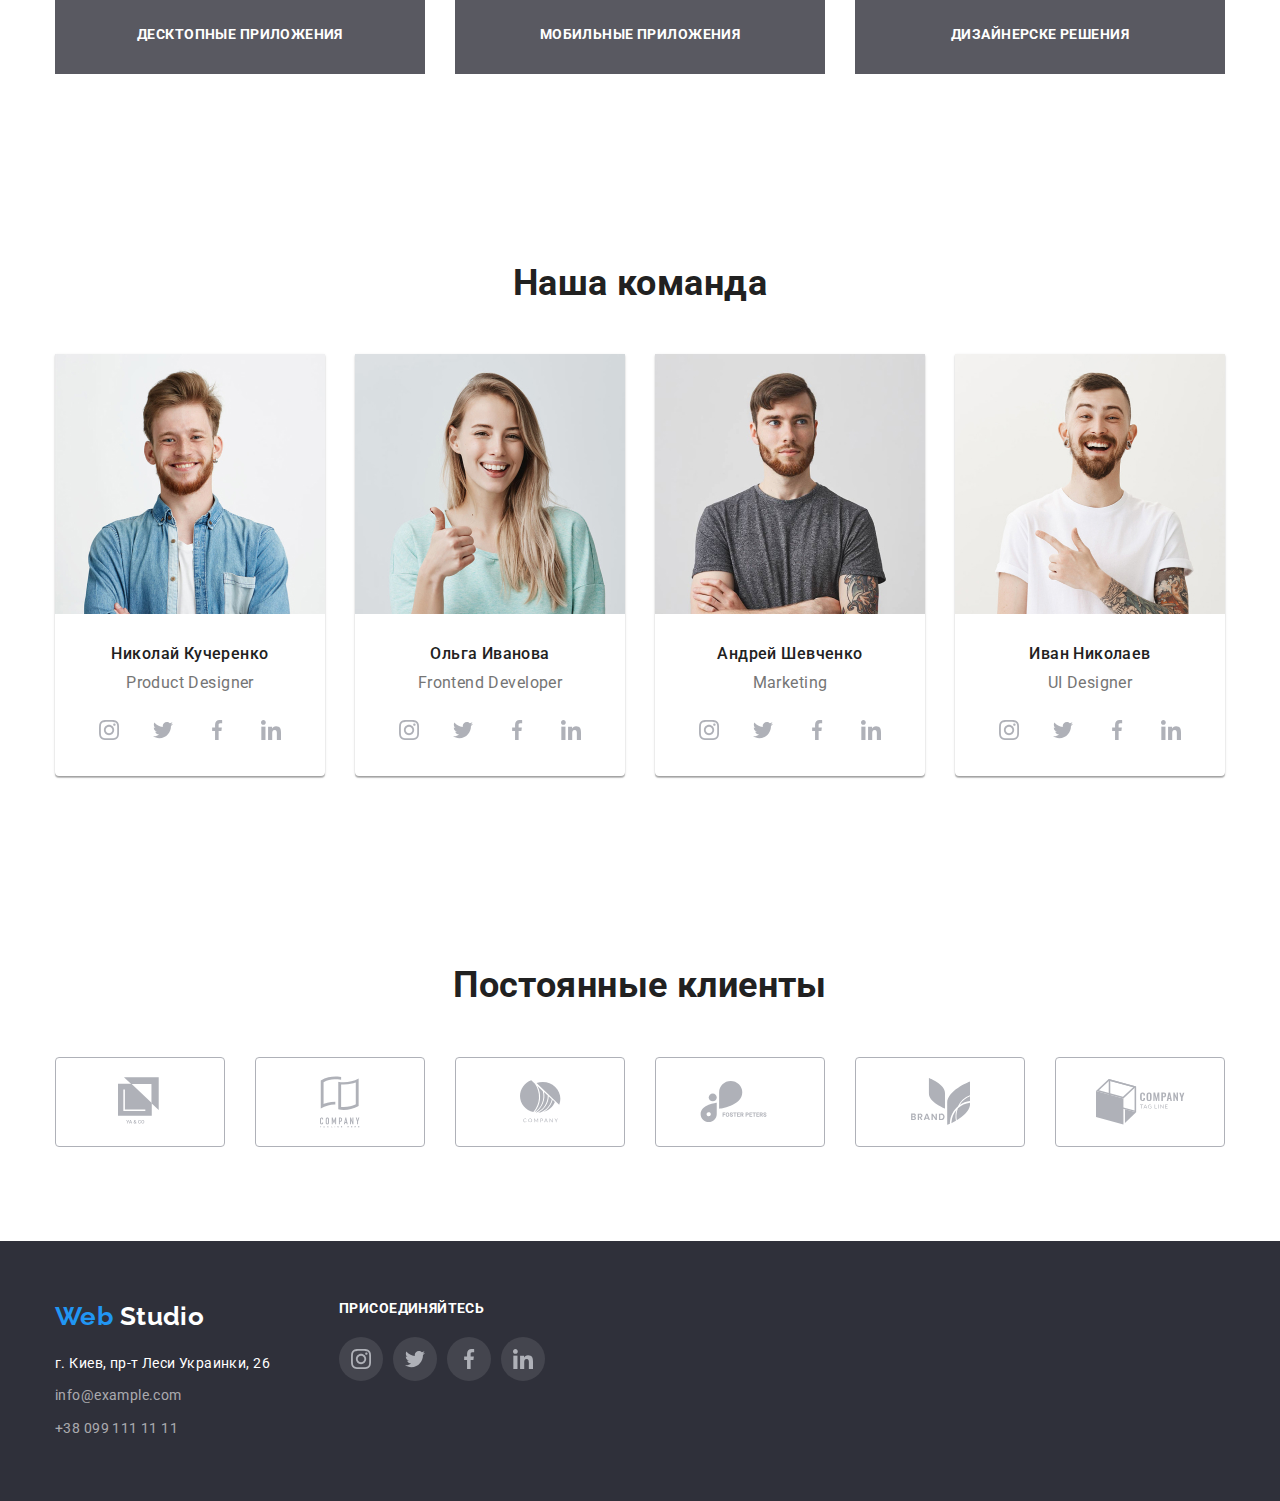
==== commit a82b562a: "corrected styles.css" ====
--- a/index.html
+++ b/index.html
@@ -63,7 +63,11 @@
                                 href="mailto:info@devstudio.com"
                                 target="_blank"
                             >
-                                <svg class="header-mail-link-svg">
+                                <svg
+                                    class="header-mail-link-svg"
+                                    width="16"
+                                    height="11"
+                                >
                                     <use href="./images/sprite.svg#mail"></use>
                                 </svg>
                                 info@devstudio.com</a
@@ -75,7 +79,11 @@
                                 href="tel:+380961111111"
                                 target="_blank"
                             >
-                                <svg class="header-tel-link-svg">
+                                <svg
+                                    class="header-tel-link-svg"
+                                    width="10"
+                                    height="15"
+                                >
                                     <use href="./images/sprite.svg#tel"></use>
                                 </svg>
                                 +38 096 111 11 11</a
@@ -90,10 +98,14 @@
             <!-- ШАПКА -->
 
             <section class="hero">
-                <h1 class="hero-title uppercase">
-                    Эффективные решения<br />для вашего бизнеса
-                </h1>
-                <button class="modal-btn" type="button">Заказать услугу</button>
+                <div class="hero-content">
+                    <h1 class="hero-title uppercase">
+                        Эффективные решения<br />для вашего бизнеса
+                    </h1>
+                    <button class="modal-btn" type="button">
+                        Заказать услугу
+                    </button>
+                </div>
             </section>
 
             <!-- ОСОБЕННОСТИ -->
@@ -215,287 +227,291 @@
 
             <!--НАША КОМАНДА-->
             <section class="team section">
-                <h2 class="main-section-titles">Наша команда</h2>
-                <div class="container flex-wrap">
-                    <div class="team-card">
-                        <img
-                            src="./images/our-team-img/img-1.jpg"
-                            width="270"
-                            height="260"
-                            alt="Николай Кучеренко"
-                        />
-                        <p class="team-card-name">Николай Кучеренко</p>
-                        <p class="team-card-profession" lang="en">
-                            Product Designer
-                        </p>
-                        <ul class="team-social-links list flex-wrap">
-                            <li class="team-social-links-item center">
-                                <a
-                                    class="team-social-links-item-link"
-                                    href=""
-                                    aria-label="Ссылка на Инстаграм"
-                                    target="_blank"
-                                    ><svg
-                                        class="team-social-links-item-link-svg"
-                                    >
-                                        <use
-                                            href="./images/sprite.svg#instagram"
-                                        ></use></svg
-                                ></a>
-                            </li>
-                            <li class="team-social-links-item center">
-                                <a
-                                    class="team-social-links-item-link"
-                                    href=""
-                                    aria-label="Ссылка на Твитер"
-                                    target="_blank"
-                                    ><svg
-                                        class="team-social-links-item-link-svg"
-                                    >
-                                        <use
-                                            href="./images/sprite.svg#twitter"
-                                        ></use></svg
-                                ></a>
-                            </li>
-                            <li class="team-social-links-item center">
-                                <a
-                                    class="team-social-links-item-link"
-                                    href=""
-                                    aria-label="Ссылка на Фейсбук"
-                                    target="_blank"
-                                    ><svg
-                                        class="team-social-links-item-link-svg"
-                                    >
-                                        <use
-                                            href="./images/sprite.svg#facebook"
-                                        ></use></svg
-                                ></a>
-                            </li>
-                            <li class="team-social-links-item center">
-                                <a
-                                    class="team-social-links-item-link"
-                                    href=""
-                                    aria-label="Ссылка на Линкедин"
-                                    target="_blank"
-                                    ><svg
-                                        class="team-social-links-item-link-svg"
-                                    >
-                                        <use
-                                            href="./images/sprite.svg#linkedin"
-                                        ></use></svg
-                                ></a>
-                            </li>
-                        </ul>
-                    </div>
-                    <div class="team-card">
-                        <img
-                            src="./images/our-team-img/img-2.jpg"
-                            width="270"
-                            height="260"
-                            alt="Ольга Ивановоа"
-                        />
-                        <p class="team-card-name">Ольга Иванова</p>
-                        <p class="team-card-profession" lang="en">
-                            Frontend Developer
-                        </p>
-                        <ul class="list team-social-links flex-wrap">
-                            <li class="team-social-links-item center">
-                                <a
-                                    class="team-social-links-item-link"
-                                    href=""
-                                    aria-label="Ссылка на Инстаграм"
-                                    target="_blank"
-                                    ><svg
-                                        class="team-social-links-item-link-svg"
-                                    >
-                                        <use
-                                            href="./images/sprite.svg#instagram"
-                                        ></use></svg
-                                ></a>
-                            </li>
-                            <li class="team-social-links-item center">
-                                <a
-                                    class="team-social-links-item-link"
-                                    href=""
-                                    aria-label="Ссылка на Твитер"
-                                    target="_blank"
-                                    ><svg
-                                        class="team-social-links-item-link-svg"
-                                    >
-                                        <use
-                                            href="./images/sprite.svg#twitter"
-                                        ></use></svg
-                                ></a>
-                            </li>
-                            <li class="team-social-links-item center">
-                                <a
-                                    class="team-social-links-item-link"
-                                    href=""
-                                    aria-label="Ссылка на Фейсбук"
-                                    target="_blank"
-                                    ><svg
-                                        class="team-social-links-item-link-svg"
-                                    >
-                                        <use
-                                            href="./images/sprite.svg#facebook"
-                                        ></use></svg
-                                ></a>
-                            </li>
-                            <li class="team-social-links-item center">
-                                <a
-                                    class="team-social-links-item-link"
-                                    href=""
-                                    aria-label="Ссылка на Линкедин"
-                                    target="_blank"
-                                    ><svg
-                                        class="team-social-links-item-link-svg"
-                                    >
-                                        <use
-                                            href="./images/sprite.svg#linkedin"
-                                        ></use></svg
-                                ></a>
-                            </li>
-                        </ul>
-                    </div>
-                    <div class="team-card">
-                        <img
-                            src="./images/our-team-img/img-3.jpg"
-                            width="270"
-                            height="260"
-                            alt="Андрей
+                <div class="container">
+                    <h2 class="main-section-titles">Наша команда</h2>
+                    <ul class="team-card-list list flex-wrap">
+                        <li class="team-card-item">
+                            <img
+                                src="./images/our-team-img/img-1.jpg"
+                                width="270"
+                                height="260"
+                                alt="Николай Кучеренко"
+                            />
+                            <p class="team-card-name">Николай Кучеренко</p>
+                            <p class="team-card-profession" lang="en">
+                                Product Designer
+                            </p>
+                            <ul class="team-social-links list flex-wrap center">
+                                <li class="team-social-links-item">
+                                    <a
+                                        class="team-social-links-item-link center"
+                                        href=""
+                                        aria-label="Ссылка на Инстаграм"
+                                        target="_blank"
+                                        ><svg
+                                            class="team-social-links-item-link-svg"
+                                        >
+                                            <use
+                                                href="./images/sprite.svg#instagram"
+                                            ></use></svg
+                                    ></a>
+                                </li>
+                                <li class="team-social-links-item">
+                                    <a
+                                        class="team-social-links-item-link center"
+                                        href=""
+                                        aria-label="Ссылка на Твитер"
+                                        target="_blank"
+                                        ><svg
+                                            class="team-social-links-item-link-svg"
+                                        >
+                                            <use
+                                                href="./images/sprite.svg#twitter"
+                                            ></use></svg
+                                    ></a>
+                                </li>
+                                <li class="team-social-links-item">
+                                    <a
+                                        class="team-social-links-item-link center"
+                                        href=""
+                                        aria-label="Ссылка на Фейсбук"
+                                        target="_blank"
+                                        ><svg
+                                            class="team-social-links-item-link-svg"
+                                        >
+                                            <use
+                                                href="./images/sprite.svg#facebook"
+                                            ></use></svg
+                                    ></a>
+                                </li>
+                                <li class="team-social-links-item">
+                                    <a
+                                        class="team-social-links-item-link center"
+                                        href=""
+                                        aria-label="Ссылка на Линкедин"
+                                        target="_blank"
+                                        ><svg
+                                            class="team-social-links-item-link-svg"
+                                        >
+                                            <use
+                                                href="./images/sprite.svg#linkedin"
+                                            ></use></svg
+                                    ></a>
+                                </li>
+                            </ul>
+                        </li>
+                        <li class="team-card-item">
+                            <img
+                                src="./images/our-team-img/img-2.jpg"
+                                width="270"
+                                height="260"
+                                alt="Ольга Ивановоа"
+                            />
+                            <p class="team-card-name">Ольга Иванова</p>
+                            <p class="team-card-profession" lang="en">
+                                Frontend Developer
+                            </p>
+                            <ul class="list team-social-links flex-wrap center">
+                                <li class="team-social-links-item">
+                                    <a
+                                        class="team-social-links-item-link center"
+                                        href=""
+                                        aria-label="Ссылка на Инстаграм"
+                                        target="_blank"
+                                        ><svg
+                                            class="team-social-links-item-link-svg"
+                                        >
+                                            <use
+                                                href="./images/sprite.svg#instagram"
+                                            ></use></svg
+                                    ></a>
+                                </li>
+                                <li class="team-social-links-item">
+                                    <a
+                                        class="team-social-links-item-link center"
+                                        href=""
+                                        aria-label="Ссылка на Твитер"
+                                        target="_blank"
+                                        ><svg
+                                            class="team-social-links-item-link-svg"
+                                        >
+                                            <use
+                                                href="./images/sprite.svg#twitter"
+                                            ></use></svg
+                                    ></a>
+                                </li>
+                                <li class="team-social-links-item">
+                                    <a
+                                        class="team-social-links-item-link center"
+                                        href=""
+                                        aria-label="Ссылка на Фейсбук"
+                                        target="_blank"
+                                        ><svg
+                                            class="team-social-links-item-link-svg"
+                                        >
+                                            <use
+                                                href="./images/sprite.svg#facebook"
+                                            ></use></svg
+                                    ></a>
+                                </li>
+                                <li class="team-social-links-item">
+                                    <a
+                                        class="team-social-links-item-link center"
+                                        href=""
+                                        aria-label="Ссылка на Линкедин"
+                                        target="_blank"
+                                        ><svg
+                                            class="team-social-links-item-link-svg"
+                                        >
+                                            <use
+                                                href="./images/sprite.svg#linkedin"
+                                            ></use></svg
+                                    ></a>
+                                </li>
+                            </ul>
+                        </li>
+                        <li class="team-card-item">
+                            <img
+                                src="./images/our-team-img/img-3.jpg"
+                                width="270"
+                                height="260"
+                                alt="Андрей
                                             Шевченко"
-                        />
-                        <p class="team-card-name">Андрей Шевченко</p>
-                        <p class="team-card-profession" lang="en">Marketing</p>
-                        <ul class="list team-social-links flex-wrap">
-                            <li class="team-social-links-item center">
-                                <a
-                                    class="team-social-links-item-link"
-                                    href=""
-                                    aria-label="Ссылка на Инстаграм"
-                                    target="_blank"
-                                    ><svg
-                                        class="team-social-links-item-link-svg"
-                                    >
-                                        <use
-                                            href="./images/sprite.svg#instagram"
-                                        ></use></svg
-                                ></a>
-                            </li>
-                            <li class="team-social-links-item center">
-                                <a
-                                    class="team-social-links-item-link"
-                                    href=""
-                                    aria-label="Ссылка на Твитер"
-                                    target="_blank"
-                                    ><svg
-                                        class="team-social-links-item-link-svg"
-                                    >
-                                        <use
-                                            href="./images/sprite.svg#twitter"
-                                        ></use></svg
-                                ></a>
-                            </li>
-                            <li class="team-social-links-item center">
-                                <a
-                                    class="team-social-links-item-link"
-                                    href=""
-                                    aria-label="Ссылка на Фейсбук"
-                                    target="_blank"
-                                    ><svg
-                                        class="team-social-links-item-link-svg"
-                                    >
-                                        <use
-                                            href="./images/sprite.svg#facebook"
-                                        ></use></svg
-                                ></a>
-                            </li>
-                            <li class="team-social-links-item center">
-                                <a
-                                    class="team-social-links-item-link"
-                                    href=""
-                                    aria-label="Ссылка на Линкедин"
-                                    target="_blank"
-                                    ><svg
-                                        class="team-social-links-item-link-svg"
-                                    >
-                                        <use
-                                            href="./images/sprite.svg#linkedin"
-                                        ></use></svg
-                                ></a>
-                            </li>
-                        </ul>
-                    </div>
-                    <div class="team-card">
-                        <img
-                            src="./images/our-team-img/img-4.jpg"
-                            width="270"
-                            height="260"
-                            alt="Иван Николаев"
-                        />
-                        <p class="team-card-name">Иван Николаев</p>
-                        <p class="team-card-profession" lang="en">
-                            UI Designer
-                        </p>
-                        <ul class="list team-social-links flex-wrap">
-                            <li class="team-social-links-item center">
-                                <a
-                                    class="team-social-links-item-link"
-                                    href=""
-                                    aria-label="Ссылка на Инстаграм"
-                                    target="_blank"
-                                    ><svg
-                                        class="team-social-links-item-link-svg"
-                                    >
-                                        <use
-                                            href="./images/sprite.svg#instagram"
-                                        ></use></svg
-                                ></a>
-                            </li>
-                            <li class="team-social-links-item center">
-                                <a
-                                    class="team-social-links-item-link"
-                                    href=""
-                                    aria-label="Ссылка на Твитер"
-                                    target="_blank"
-                                    ><svg
-                                        class="team-social-links-item-link-svg"
-                                    >
-                                        <use
-                                            href="./images/sprite.svg#twitter"
-                                        ></use></svg
-                                ></a>
-                            </li>
-                            <li class="team-social-links-item center">
-                                <a
-                                    class="team-social-links-item-link"
-                                    href=""
-                                    aria-label="Ссылка на Фейсбук"
-                                    target="_blank"
-                                    ><svg
-                                        class="team-social-links-item-link-svg"
-                                    >
-                                        <use
-                                            href="./images/sprite.svg#facebook"
-                                        ></use></svg
-                                ></a>
-                            </li>
-                            <li class="team-social-links-item center">
-                                <a
-                                    class="team-social-links-item-link"
-                                    href=""
-                                    aria-label="Ссылка на Линкедин"
-                                    target="_blank"
-                                    ><svg
-                                        class="team-social-links-item-link-svg"
-                                    >
-                                        <use
-                                            href="./images/sprite.svg#linkedin"
-                                        ></use></svg
-                                ></a>
-                            </li>
-                        </ul>
-                    </div>
+                            />
+                            <p class="team-card-name">Андрей Шевченко</p>
+                            <p class="team-card-profession" lang="en">
+                                Marketing
+                            </p>
+                            <ul class="list team-social-links flex-wrap center">
+                                <li class="team-social-links-item">
+                                    <a
+                                        class="team-social-links-item-link center"
+                                        href=""
+                                        aria-label="Ссылка на Инстаграм"
+                                        target="_blank"
+                                        ><svg
+                                            class="team-social-links-item-link-svg"
+                                        >
+                                            <use
+                                                href="./images/sprite.svg#instagram"
+                                            ></use></svg
+                                    ></a>
+                                </li>
+                                <li class="team-social-links-item">
+                                    <a
+                                        class="team-social-links-item-link center"
+                                        href=""
+                                        aria-label="Ссылка на Твитер"
+                                        target="_blank"
+                                        ><svg
+                                            class="team-social-links-item-link-svg"
+                                        >
+                                            <use
+                                                href="./images/sprite.svg#twitter"
+                                            ></use></svg
+                                    ></a>
+                                </li>
+                                <li class="team-social-links-item">
+                                    <a
+                                        class="team-social-links-item-link center"
+                                        href=""
+                                        aria-label="Ссылка на Фейсбук"
+                                        target="_blank"
+                                        ><svg
+                                            class="team-social-links-item-link-svg"
+                                        >
+                                            <use
+                                                href="./images/sprite.svg#facebook"
+                                            ></use></svg
+                                    ></a>
+                                </li>
+                                <li class="team-social-links-item">
+                                    <a
+                                        class="team-social-links-item-link center"
+                                        href=""
+                                        aria-label="Ссылка на Линкедин"
+                                        target="_blank"
+                                        ><svg
+                                            class="team-social-links-item-link-svg"
+                                        >
+                                            <use
+                                                href="./images/sprite.svg#linkedin"
+                                            ></use></svg
+                                    ></a>
+                                </li>
+                            </ul>
+                        </li>
+                        <li class="team-card-item">
+                            <img
+                                src="./images/our-team-img/img-4.jpg"
+                                width="270"
+                                height="260"
+                                alt="Иван Николаев"
+                            />
+                            <p class="team-card-name">Иван Николаев</p>
+                            <p class="team-card-profession" lang="en">
+                                UI Designer
+                            </p>
+                            <ul class="list team-social-links flex-wrap center">
+                                <li class="team-social-links-item">
+                                    <a
+                                        class="team-social-links-item-link center"
+                                        href=""
+                                        aria-label="Ссылка на Инстаграм"
+                                        target="_blank"
+                                        ><svg
+                                            class="team-social-links-item-link-svg"
+                                        >
+                                            <use
+                                                href="./images/sprite.svg#instagram"
+                                            ></use></svg
+                                    ></a>
+                                </li>
+                                <li class="team-social-links-item">
+                                    <a
+                                        class="team-social-links-item-link center"
+                                        href=""
+                                        aria-label="Ссылка на Твитер"
+                                        target="_blank"
+                                        ><svg
+                                            class="team-social-links-item-link-svg"
+                                        >
+                                            <use
+                                                href="./images/sprite.svg#twitter"
+                                            ></use></svg
+                                    ></a>
+                                </li>
+                                <li class="team-social-links-item">
+                                    <a
+                                        class="team-social-links-item-link center"
+                                        href=""
+                                        aria-label="Ссылка на Фейсбук"
+                                        target="_blank"
+                                        ><svg
+                                            class="team-social-links-item-link-svg"
+                                        >
+                                            <use
+                                                href="./images/sprite.svg#facebook"
+                                            ></use></svg
+                                    ></a>
+                                </li>
+                                <li class="team-social-links-item">
+                                    <a
+                                        class="team-social-links-item-link center"
+                                        href=""
+                                        aria-label="Ссылка на Линкедин"
+                                        target="_blank"
+                                        ><svg
+                                            class="team-social-links-item-link-svg"
+                                        >
+                                            <use
+                                                href="./images/sprite.svg#linkedin"
+                                            ></use></svg
+                                    ></a>
+                                </li>
+                            </ul>
+                        </li>
+                    </ul>
                 </div>
             </section>
 
@@ -503,10 +519,10 @@
             <section class="clients section">
                 <div class="container">
                     <h2 class="main-section-titles">Постоянные клиенты</h2>
-                    <ul class="clients-list list flex-wrap">
-                        <li class="clients-list-item center">
-                            <a
-                                class="clients-list-item-link"
+                    <ul class="clients-list list flex-wrap center">
+                        <li class="clients-list-item">
+                            <a
+                                class="clients-list-item-link center"
                                 href=""
                                 aria-label="Ссылка на компанию YA & CO"
                                 ><svg
@@ -520,9 +536,9 @@
                                 </svg>
                             </a>
                         </li>
-                        <li class="clients-list-item center">
-                            <a
-                                class="clients-list-item-link"
+                        <li class="clients-list-item">
+                            <a
+                                class="clients-list-item-link center"
                                 href=""
                                 aria-label="Ссылка на Tagline here Company"
                                 ><svg
@@ -535,9 +551,9 @@
                                     ></use></svg
                             ></a>
                         </li>
-                        <li class="clients-list-item center">
-                            <a
-                                class="clients-list-item-link"
+                        <li class="clients-list-item">
+                            <a
+                                class="clients-list-item-link center"
                                 href=""
                                 aria-label="Ссылка на Company"
                                 ><svg
@@ -550,9 +566,9 @@
                                     ></use></svg
                             ></a>
                         </li>
-                        <li class="clients-list-item center">
-                            <a
-                                class="clients-list-item-link"
+                        <li class="clients-list-item">
+                            <a
+                                class="clients-list-item-link center"
                                 href=""
                                 aria-label="Ссылка на Foster Peters"
                                 ><svg
@@ -565,9 +581,9 @@
                                     ></use></svg
                             ></a>
                         </li>
-                        <li class="clients-list-item center">
-                            <a
-                                class="clients-list-item-link"
+                        <li class="clients-list-item">
+                            <a
+                                class="clients-list-item-link center"
                                 href=""
                                 aria-label="Ссылка на Brand"
                                 ><svg
@@ -580,9 +596,9 @@
                                     ></use></svg
                             ></a>
                         </li>
-                        <li class="clients-list-item center">
-                            <a
-                                class="clients-list-item-link"
+                        <li class="clients-list-item">
+                            <a
+                                class="clients-list-item-link center"
                                 href=""
                                 aria-label="Ссылка на Tag Line Company"
                                 ><svg
@@ -641,9 +657,9 @@
                 <div class="social-links">
                     <p class="social-links-title uppercase">Присоединяйтесь</p>
                     <ul class="social-links list flex-wrap">
-                        <li class="social-links-item center">
-                            <a
-                                class="social-links-item-link link"
+                        <li class="social-links-item">
+                            <a
+                                class="social-links-item-link link center"
                                 href=""
                                 aria-label="Ссылка на Инстаграм"
                                 ><svg class="social-links-item-link-svg">
@@ -652,9 +668,9 @@
                                     ></use></svg
                             ></a>
                         </li>
-                        <li class="social-links-item center">
-                            <a
-                                class="social-links-item-link link"
+                        <li class="social-links-item">
+                            <a
+                                class="social-links-item-link link center"
                                 href=""
                                 aria-label="Ссылка на Твитер"
                                 ><svg class="social-links-item-link-svg">
@@ -663,9 +679,9 @@
                                     ></use></svg
                             ></a>
                         </li>
-                        <li class="social-links-item center">
-                            <a
-                                class="social-links-item-link link"
+                        <li class="social-links-item">
+                            <a
+                                class="social-links-item-link link center"
                                 href=""
                                 aria-label="Ссылка на Фейсбук"
                                 ><svg class="social-links-item-link-svg">
@@ -674,9 +690,9 @@
                                     ></use></svg
                             ></a>
                         </li>
-                        <li class="social-links-item center">
-                            <a
-                                class="social-links-item-link link"
+                        <li class="social-links-item">
+                            <a
+                                class="social-links-item-link link center"
                                 href=""
                                 aria-label="Ссылка на Линкедин"
                                 ><svg class="social-links-item-link-svg">
--- a/css/styles.css
+++ b/css/styles.css
@@ -108,7 +108,7 @@
 }
 
 main {
-    border-top: 1px solid #757575;
+    border-top: 1px solid #ececec;
 }
 
 .logo {
@@ -139,15 +139,8 @@
     margin-right: 30px;
 }
 
-.header-mail-link-svg {
-    width: 16px;
-    height: 11px;
-    fill: var(--desc-color);
-}
-
+.header-mail-link-svg,
 .header-tel-link-svg {
-    width: 10px;
-    height: 15px;
     fill: var(--desc-color);
 }
 
@@ -183,6 +176,9 @@
 /* -----HERO----- */
 
 .hero {
+    display: flex;
+    justify-content: center;
+    align-items: center;
     text-align: center;
     height: 600px;
     background: var(--title-light-theme-color);
@@ -196,14 +192,16 @@
     background-size: cover;
 }
 
+.hero-content {
+    max-width: 690px;
+}
+
 .hero-title {
     font-weight: 900;
     font-size: 44px;
     line-height: 1.36em;
     letter-spacing: 0.06em;
-    margin: 0;
-    padding-top: 200px;
-    padding-bottom: 30px;
+    margin-bottom: 30px;
     color: var(--text-light-theme-color);
 }
 
@@ -241,7 +239,7 @@
     text-align: left;
 }
 
-.features-listitem-svg {
+.features-list-item-svg {
     width: 70px;
     height: 70px;
 }
@@ -253,7 +251,6 @@
 .features-list-item div {
     background: #f5f4fa;
     border-radius: 4px;
-    padding: 25px 100px;
     margin-bottom: 30px;
     height: 120px;
 }
@@ -295,11 +292,11 @@
 
 /*-----НАША КОМАНДА-----*/
 
-.team div {
+.team-card-list {
     justify-content: space-between;
 }
 
-.team-card {
+.team-card-item {
     box-shadow: 0px 2px 1px rgba(0, 0, 0, 0.2), 0px 1px 1px rgba(0, 0, 0, 0.14),
         0px 1px 3px rgba(0, 0, 0, 0.12);
     border-radius: 0px 0px 4px 4px;
@@ -307,11 +304,22 @@
     width: 270px;
 }
 
+.team-card-item img {
+    margin-bottom: 30px;
+}
+
+.team-social-links-item:not(:last-child) {
+    margin-right: 10px;
+}
+
 .team-social-links-item {
+    margin-bottom: 24px;
+}
+
+.team-social-links-item-link {
     width: 44px;
     height: 44px;
     border-radius: 50%;
-    margin-bottom: 24px;
 }
 
 .team-social-links-item-link-svg,
@@ -321,18 +329,14 @@
     fill: #afb1b8;
 }
 
-.team-social-links-item:hover .team-social-links-item-link-svg,
-.team-social-links-item:focus .team-social-links-item-link-svg {
+.team-social-links-item-link:hover .team-social-links-item-link-svg,
+.team-social-links-item-link:focus .team-social-links-item-link-svg {
     fill: var(--text-light-theme-color);
 }
 
-.team-social-links-item:hover,
-.team-social-links-item:focus {
+.team-social-links-item-link:hover,
+.team-social-links-item-link:focus {
     background-color: var(--accent-color);
-}
-
-.team-card img {
-    margin-bottom: 30px;
 }
 
 .team-card-name {
@@ -350,22 +354,20 @@
     margin-bottom: 16px;
 }
 
-.team-social-links {
-    justify-content: space-between;
-    margin: 0 32px;
-}
-
 /*-----НАШИ КЛИЕНТЫ-----*/
 
-.clients-list {
-    justify-content: space-between;
-}
-
 .clients-list-item {
+    width: 170px;
+}
+
+.clients-list-item:not(:last-child) {
+    margin-right: 30px;
+}
+
+.clients-list-item-link {
     border: 1px solid #afb1b8;
-    box-sizing: border-box;
     border-radius: 4px;
-    width: 170px;
+    width: 100%;
     height: 90px;
 }
 
@@ -373,19 +375,20 @@
     fill: #afb1b8;
 }
 
-.clients-list-item:hover,
-.clients-list-item:focus {
+.clients-list-item-link:hover,
+.clients-list-item-link:focus {
     border: 1px solid var(--accent-color);
 }
 
-.clients-list-item:hover .clients-list-item-link-svg,
-.clients-list-item:focus .clients-list-item-link-svg {
+.clients-list-item-link:hover .clients-list-item-link-svg,
+.clients-list-item-link:focus .clients-list-item-link-svg {
     fill: var(--accent-color);
 }
 
 /*-----ПОДВАЛ-----*/
+
 footer {
-    background: #2f303a;
+    background-color: #2f303a;
     padding-top: 60px;
     padding-bottom: 60px;
 }
@@ -406,7 +409,7 @@
     padding-top: 20px;
 }
 .footer-address-list-item:not(:last-child) {
-    padding-bottom: 9px;
+    margin-bottom: 9px;
 }
 
 .footer-address-link {
@@ -419,11 +422,6 @@
     color: #ffffff99;
 }
 
-.social-links {
-    justify-content: space-between;
-    padding-top: 10px;
-}
-
 .social-links-title {
     font-weight: 700;
     color: var(--text-light-theme-color);
@@ -431,20 +429,23 @@
 }
 
 .social-links-item {
+    margin-right: 10px;
+}
+
+.social-links-item-link {
     width: 44px;
     height: 44px;
     border-radius: 50%;
     background-color: rgba(255, 255, 255, 0.1);
-    margin-right: 10px;
-}
-
-.social-links-item:hover,
-.social-links-item:focus {
+}
+
+.social-links-item-link:hover,
+.social-links-item-link:focus {
     background-color: var(--accent-color);
 }
 
-.social-links-item:hover .social-links-item-link-svg,
-.social-links-item:focus .social-links-item-link-svg {
+.social-links-item-link:hover .social-links-item-link-svg,
+.social-links-item-link:focus .social-links-item-link-svg {
     fill: var(--text-light-theme-color);
 }
 
@@ -453,9 +454,7 @@
     font-size: 16px;
     line-height: 1.6em;
     color: var(--text-dark-theme-color);
-    background: #f5f4fa;
-    box-shadow: 0px 2px 2px rgba(0, 0, 0, 0.12), 0px 1px 2px rgba(0, 0, 0, 0.08),
-        0px 3px 1px rgba(0, 0, 0, 0.1);
+    background-color: #f5f4fa;
     border-radius: 4px;
     border: 0;
     height: 38px;
@@ -467,6 +466,8 @@
 .accent-filter-button {
     background: var(--accent-color);
     color: var(--text-light-theme-color);
+    box-shadow: 0px 2px 2px rgba(0, 0, 0, 0.12), 0px 1px 2px rgba(0, 0, 0, 0.08),
+        0px 3px 1px rgba(0, 0, 0, 0.1);
 }
 
 .filter-projects-item:not(:last-child) {
@@ -480,26 +481,33 @@
     line-height: 1.6em;
     background-color: var(--accent-color);
     color: var(--text-light-theme-color);
-}
-
-.project {
+    box-shadow: 0px 2px 2px rgba(0, 0, 0, 0.12), 0px 1px 2px rgba(0, 0, 0, 0.08),
+        0px 3px 1px rgba(0, 0, 0, 0.1);
+}
+
+.project-list-item {
     margin-right: 30px;
     margin-bottom: 30px;
+    width: 370px;
+    height: 404px;
+}
+
+.project-list-item-link {
     border: 1px solid #eeeeee;
-    width: 370px;
-}
-
-.project:hover,
-.project:focus {
+    display: block;
+}
+
+.project-list-item-link:hover,
+.project-list-item-link:focus {
     box-shadow: 1px 4px 6px rgba(0, 0, 0, 0.16), 0px 4px 4px rgba(0, 0, 0, 0.06),
         0px 1px 1px rgba(0, 0, 0, 0.12);
 }
 
-.project:nth-child(3n) {
+.project-list-item:nth-child(3n) {
     margin-right: 0;
 }
 
-.project-item {
+.project-title {
     padding: 20px;
 }
 
@@ -521,5 +529,5 @@
     font-size: 18px;
     line-height: 1.55em;
     color: var(--text-light-theme-color);
-    background: var(--accent-color);
-}
+    background-color: var(--accent-color);
+}
